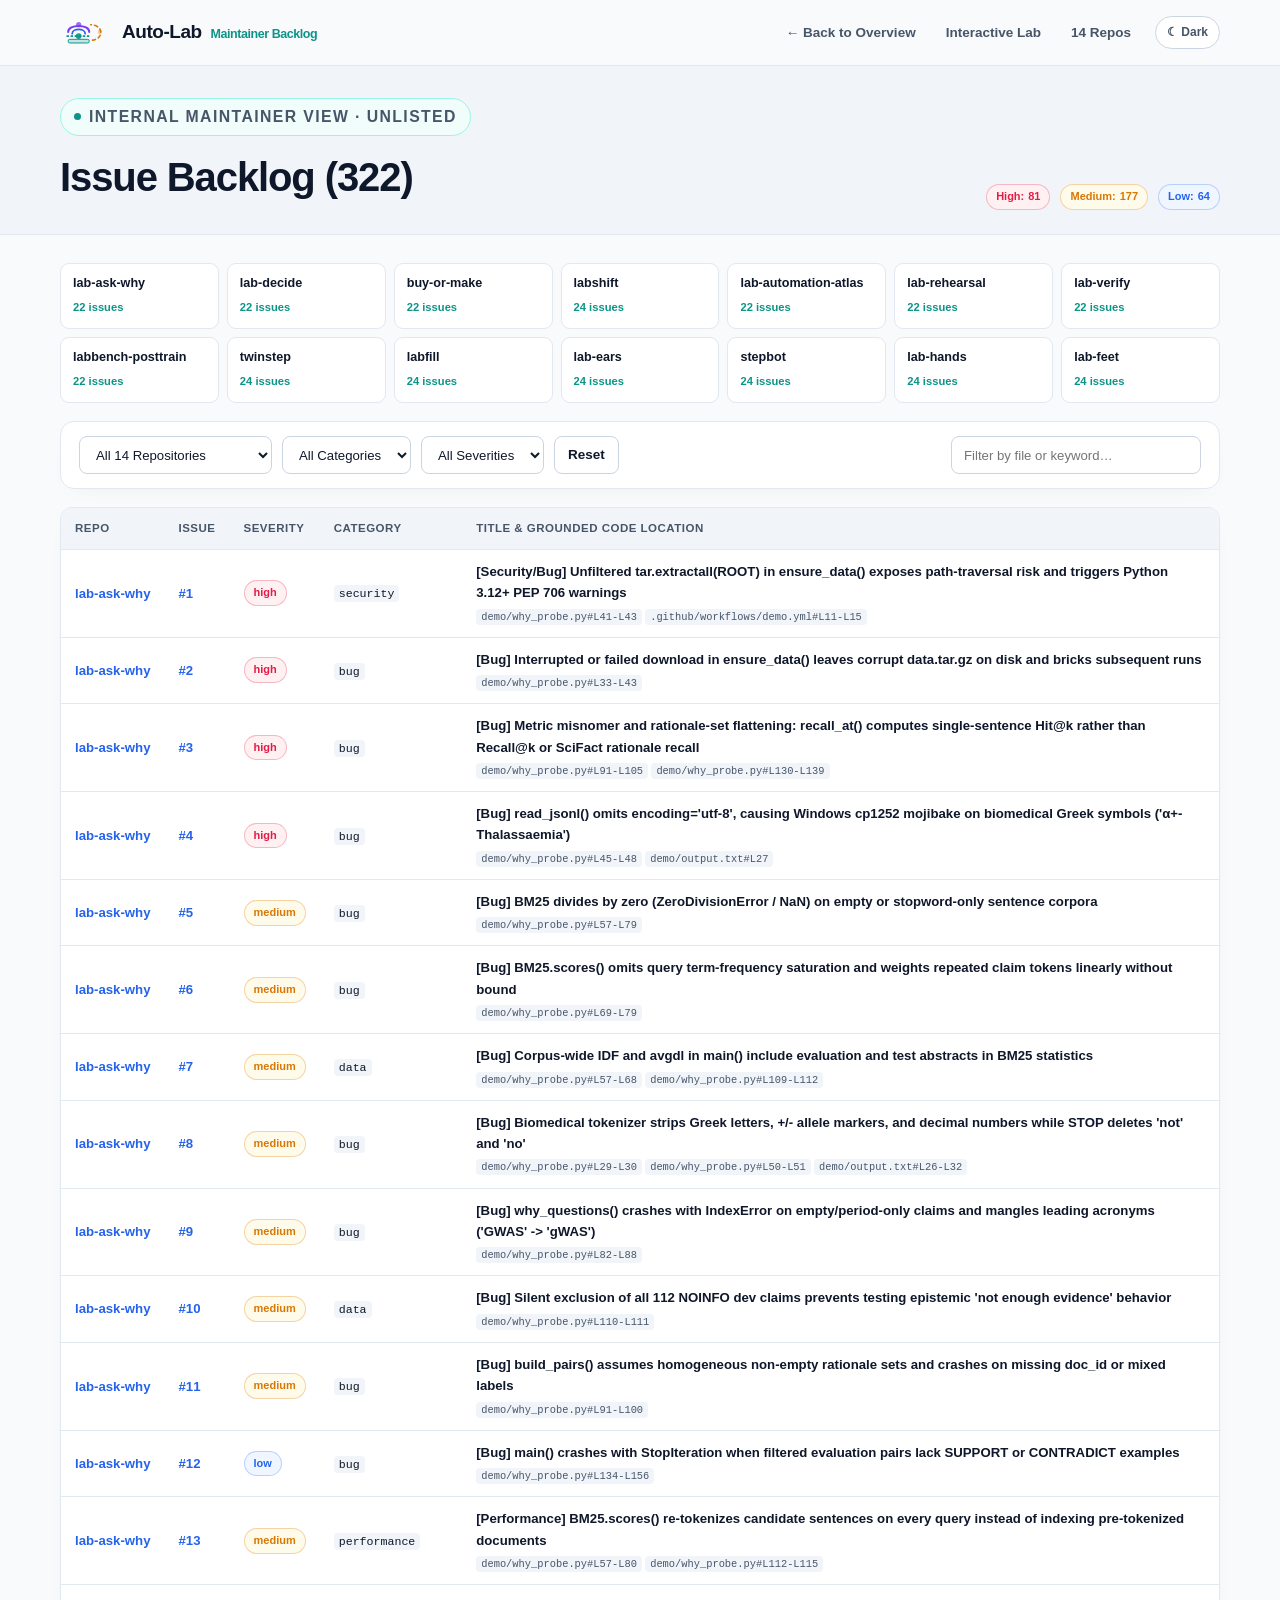
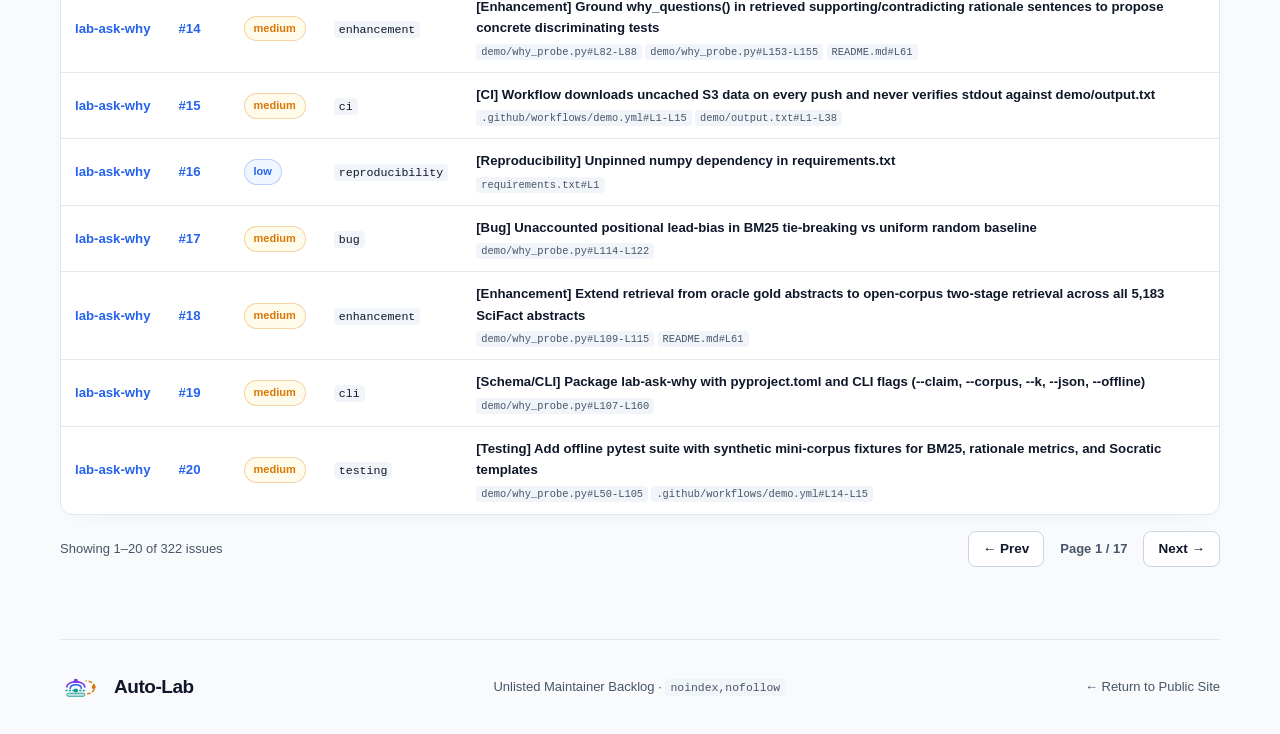
==== site/audit/index.html @ 1fe0b6c1 "refactor(site): move issue audit to unlisted maintainer subpage and keep public pages clean" ====
<!doctype html>
<html lang="en" data-theme="light">
<head>
  <meta charset="utf-8">
  <meta name="viewport" content="width=device-width,initial-scale=1">
  <meta name="robots" content="noindex,nofollow">
  <meta name="theme-color" content="#f8fafc">
  <title>Maintainer Backlog — Auto-Lab</title>
  <link rel="icon" href="../assets/autolab-static.svg" type="image/svg+xml">
  <link rel="stylesheet" href="../styles.css?v=4">
  <script defer src="../shared.js?v=4"></script>
  <script defer src="audit.js?v=4"></script>
</head>
<body>
  <a class="skip-link" href="#main">Skip to content</a>

  <header class="site-header">
    <a class="brand" href="../" aria-label="Auto-Lab home">
      <img src="../assets/autolab-animated.svg" width="52" height="26" alt="">
      <span>Auto-Lab <small>Maintainer Backlog</small></span>
    </a>
    <nav aria-label="Main navigation">
      <a class="nav-link" href="../">← Back to Overview</a>
      <a class="nav-link" href="../studio/">Interactive Lab</a>
      <a class="nav-link" href="../repos/">14 Repos</a>
      <button type="button" class="theme-btn" id="theme-toggle" aria-label="Toggle color theme">☾ Dark</button>
    </nav>
  </header>

  <main id="main">
    <section class="subpage-hero" style="padding:32px 0 24px;">
      <div class="wrap" style="display:flex;justify-content:space-between;align-items:flex-end;gap:16px;flex-wrap:wrap;">
        <div>
          <p class="eyebrow"><span class="status-dot"></span> Internal Maintainer View · Unlisted</p>
          <h1>Issue Backlog (<span id="kpi-total">322</span>)</h1>
        </div>
        <div style="display:flex;gap:10px;flex-wrap:wrap;">
          <span class="pill high">High: <strong id="kpi-high" style="margin-left:4px;">-</strong></span>
          <span class="pill medium">Medium: <strong id="kpi-medium" style="margin-left:4px;">-</strong></span>
          <span class="pill low">Low: <strong id="kpi-low" style="margin-left:4px;">-</strong></span>
        </div>
      </div>
    </section>

    <section class="section wrap" style="padding-top:28px;">
      <div id="repo-pill-grid" style="display:grid;grid-template-columns:repeat(auto-fill,minmax(148px,1fr));gap:8px;margin-bottom:18px;"></div>

      <div class="sandbox-card" style="padding:14px 18px;margin-bottom:18px;">
        <div style="display:flex;flex-wrap:wrap;gap:10px;align-items:center;justify-content:space-between;">
          <div style="display:flex;flex-wrap:wrap;gap:10px;align-items:center;">
            <select id="filter-repo" class="select-ctrl" aria-label="Filter by repository">
              <option value="ALL">All 14 Repositories</option>
            </select>
            <select id="filter-cat" class="select-ctrl" aria-label="Filter by category">
              <option value="ALL">All Categories</option>
              <option value="bug">bug</option>
              <option value="safety">safety</option>
              <option value="numerics">numerics</option>
              <option value="schema">schema</option>
              <option value="testing">testing</option>
              <option value="ci">ci</option>
              <option value="performance">performance</option>
              <option value="integration">integration</option>
              <option value="feature">feature</option>
            </select>
            <select id="filter-sev" class="select-ctrl" aria-label="Filter by severity">
              <option value="ALL">All Severities</option>
              <option value="high">high</option>
              <option value="medium">medium</option>
              <option value="low">low</option>
            </select>
            <button type="button" class="button secondary" id="btn-reset-filters" style="min-height:38px;padding:6px 13px;">Reset</button>
          </div>
          <input type="search" id="filter-search" class="input-ctrl" style="min-width:250px;"
                 placeholder="Filter by file or keyword…" aria-label="Search issues">
        </div>
      </div>

      <div class="table-wrap">
        <table>
          <thead>
            <tr>
              <th>Repo</th>
              <th>Issue</th>
              <th>Severity</th>
              <th>Category</th>
              <th>Title &amp; Grounded Code Location</th>
            </tr>
          </thead>
          <tbody id="audit-tbody"></tbody>
        </table>
      </div>

      <div class="pagination-bar">
        <span id="page-summary">Loading…</span>
        <div style="display:flex;gap:8px;align-items:center;">
          <button type="button" class="button secondary" id="btn-prev" style="min-height:36px;padding:6px 14px;">← Prev</button>
          <span id="page-indicator" style="font-weight:640;padding:0 8px;">Page 1</span>
          <button type="button" class="button secondary" id="btn-next" style="min-height:36px;padding:6px 14px;">Next →</button>
        </div>
      </div>
    </section>
  </main>

  <footer class="wrap site-footer">
    <a class="brand" href="../">
      <img src="../assets/autolab-static.svg" width="44" height="22" alt="">
      <span>Auto-Lab</span>
    </a>
    <p>Unlisted Maintainer Backlog · <code>noindex,nofollow</code></p>
    <a href="../">← Return to Public Site</a>
  </footer>
</body>
</html>
---- site/styles.css ----
/* Auto-Lab Multi-Page Research Website Stylesheet
 * Clean Daylight-First Editorial Design (Porcelain #F8FAFC / Surface #FFFFFF)
 * Optional Dark Mode via html[data-theme="dark"]
 */
:root {
  --bg: #f8fafc;
  --bg-alt: #f1f5f9;
  --surface: #ffffff;
  --surface2: #f1f5f9;
  --line: #e2e8f0;
  --line-strong: #cbd5e1;
  --text: #0f172a;
  --muted: #475569;
  --subtle: #64748b;
  --accent: #0d9488;
  --accent-soft: #f0fdfa;
  --accent-border: #99f6e4;
  --blue: #2563eb;
  --blue-soft: #eff6ff;
  --blue-border: rgba(37, 99, 235, 0.26);
  --purple: #7c3aed;
  --purple-soft: #f5f3ff;
  --purple-border: rgba(124, 58, 237, 0.26);
  --amber: #d97706;
  --amber-soft: #fffbeb;
  --amber-border: rgba(217, 119, 6, 0.30);
  --rose: #e11d48;
  --rose-soft: #fff1f2;
  --rose-border: rgba(225, 29, 72, 0.28);
  --header-bg: rgba(248, 250, 252, 0.90);
  --code-bg: #f8fafc;
  --shadow: 0 8px 24px -14px rgba(15, 23, 42, 0.08);
  --max: 1160px;
  color-scheme: light;
  font-family: Inter, -apple-system, BlinkMacSystemFont, "Segoe UI", Roboto, Arial, sans-serif;
  font-size: 16px;
}

html[data-theme="dark"] {
  --bg: #0b1118;
  --bg-alt: #0f1722;
  --surface: #111b27;
  --surface2: #162231;
  --line: #223142;
  --line-strong: #33475e;
  --text: #f1f5f9;
  --muted: #94a3b8;
  --subtle: #64748b;
  --accent: #2dd4bf;
  --accent-soft: rgba(45, 212, 191, 0.11);
  --accent-border: rgba(45, 212, 191, 0.34);
  --blue: #60a5fa;
  --blue-soft: rgba(96, 165, 250, 0.12);
  --blue-border: rgba(96, 165, 250, 0.30);
  --purple: #a78bfa;
  --purple-soft: rgba(167, 139, 250, 0.12);
  --purple-border: rgba(167, 139, 250, 0.32);
  --amber: #fbbf24;
  --amber-soft: rgba(251, 191, 36, 0.12);
  --amber-border: rgba(251, 191, 36, 0.34);
  --rose: #fb7185;
  --rose-soft: rgba(251, 113, 133, 0.12);
  --rose-border: rgba(251, 113, 133, 0.32);
  --header-bg: rgba(11, 17, 24, 0.90);
  --code-bg: #0c131c;
  --shadow: 0 18px 38px -22px rgba(0, 0, 0, 0.55);
  color-scheme: dark;
}

* { box-sizing: border-box; }
html { scroll-behavior: smooth; scroll-padding-top: 84px; }
body {
  margin: 0;
  background: var(--bg);
  color: var(--text);
  line-height: 1.62;
  -webkit-font-smoothing: antialiased;
  font-variant-numeric: tabular-nums;
}
button, input, select, textarea { font: inherit; color: inherit; }
button { cursor: pointer; }
a { color: inherit; text-decoration: none; }
p, h1, h2, h3, h4, figure { margin: 0; }
img, svg { display: block; max-width: 100%; }
code {
  font-family: "SFMono-Regular", Consolas, "Liberation Mono", Menlo, monospace;
  font-size: 0.88em;
  background: var(--surface2);
  padding: 2px 5px;
  border-radius: 4px;
}
pre code { background: none; padding: 0; }
a:focus-visible, button:focus-visible, select:focus-visible, input:focus-visible {
  outline: 2px solid var(--accent);
  outline-offset: 3px;
}

.wrap { width: min(var(--max), calc(100% - 56px)); margin-inline: auto; }
.skip-link {
  position: fixed; top: -60px; left: 20px; z-index: 1000;
  background: var(--accent); color: #ffffff; padding: 10px 18px; border-radius: 6px; font-weight: 600;
}
.skip-link:focus { top: 12px; }

/* Header & Multi-Page Navigation */
.site-header {
  height: 66px;
  border-bottom: 1px solid var(--line);
  display: flex;
  align-items: center;
  justify-content: space-between;
  padding: 0 max(28px, calc((100vw - var(--max)) / 2));
  background: var(--header-bg);
  position: sticky;
  top: 0;
  z-index: 50;
  backdrop-filter: blur(14px);
}
.brand {
  display: flex; align-items: center; gap: 10px;
  font-weight: 760; font-size: 19px; letter-spacing: -0.45px; color: var(--text);
}
.brand span small {
  font-weight: 550; font-size: 12.5px; color: var(--accent); margin-left: 4px;
}
.site-header nav {
  display: flex; align-items: center; gap: 6px; font-size: 13.5px; font-weight: 560;
}
.nav-link {
  color: var(--muted);
  padding: 6px 12px;
  border-radius: 7px;
  transition: color 0.16s, background 0.16s;
}
.nav-link:hover { color: var(--text); background: var(--surface2); }
.nav-link.active {
  color: var(--accent);
  background: var(--accent-soft);
  font-weight: 660;
}
.theme-btn {
  margin-left: 6px;
  background: var(--surface);
  border: 1px solid var(--line-strong);
  color: var(--muted);
  padding: 6px 11px;
  border-radius: 999px;
  font-size: 12px;
  font-weight: 620;
}
.theme-btn:hover { border-color: var(--accent); color: var(--accent); }
.nav-cta {
  margin-left: 4px;
  color: var(--text);
  border: 1px solid var(--line-strong);
  background: var(--surface);
  padding: 6px 13px;
  border-radius: 7px;
  font-weight: 640;
}
.nav-cta:hover { border-color: var(--accent); color: var(--accent); }

/* Hero & Page Headers */
.hero { padding: 64px 0 44px; text-align: center; }
.subpage-hero {
  padding: 44px 0 32px;
  border-bottom: 1px solid var(--line);
  background: var(--bg-alt);
}
.eyebrow, .small-label {
  font-size: 11.5px;
  text-transform: uppercase;
  letter-spacing: 1.4px;
  font-weight: 700;
  color: var(--accent);
}
.eyebrow {
  display: inline-flex; align-items: center; gap: 8px;
  background: var(--accent-soft); border: 1px solid var(--accent-border);
  padding: 5px 13px; border-radius: 999px; margin-bottom: 18px;
}
.status-dot {
  display: inline-block; width: 7px; height: 7px;
  background: var(--accent); border-radius: 50%;
}
.hero-name {
  display: block;
  font-size: clamp(46px, 5.8vw, 70px);
  line-height: 1.05;
  font-weight: 820;
  letter-spacing: -2.6px;
  margin-bottom: 12px;
}
.hero-accent { color: var(--accent); }
.hero-title {
  display: block;
  font-size: clamp(22px, 2.8vw, 34px);
  line-height: 1.25;
  font-weight: 600;
  letter-spacing: -0.75px;
  color: var(--muted);
  max-width: 820px;
  margin: 0 auto;
  text-wrap: balance;
}
.hero-deck {
  font-size: 16.5px;
  line-height: 1.66;
  color: var(--muted);
  margin: 20px auto 0;
  max-width: 720px;
}
.hero-deck strong { color: var(--text); font-weight: 630; }
.hero-actions {
  display: flex; align-items: center; justify-content: center;
  gap: 12px; margin: 28px 0 22px; flex-wrap: wrap;
}
.subpage-hero h1 {
  font-size: clamp(28px, 3.6vw, 40px);
  font-weight: 760;
  letter-spacing: -1.1px;
  line-height: 1.15;
  margin-bottom: 10px;
}
.subpage-hero p {
  color: var(--muted);
  font-size: 15.8px;
  max-width: 740px;
}

.button {
  display: inline-flex; align-items: center; justify-content: center; gap: 8px;
  border-radius: 8px; padding: 10px 18px; font-size: 13.5px; font-weight: 630;
  transition: all 0.16s; border: 1px solid transparent; min-height: 41px;
}
.button:hover { transform: translateY(-1px); }
.button.primary { background: var(--accent); color: #ffffff; box-shadow: 0 4px 14px -4px rgba(13, 148, 136, 0.42); }
html[data-theme="dark"] .button.primary { color: #05201c; }
.button.secondary { background: var(--surface); border-color: var(--line-strong); color: var(--text); }
.button.secondary:hover { border-color: var(--accent); color: var(--accent); }

.meta-strip {
  display: flex; justify-content: center; align-items: center; flex-wrap: wrap;
  gap: 8px 12px; font-size: 12.5px; color: var(--subtle);
}
.meta-strip a { color: var(--blue); text-decoration: underline; text-underline-offset: 3px; }

/* 4-Card Metric Strip */
.metric-strip {
  display: grid; grid-template-columns: repeat(4, 1fr); gap: 16px; margin-bottom: 24px;
}
.metric-card {
  position: relative;
  background: var(--surface);
  border: 1px solid var(--line);
  border-radius: 12px;
  padding: 20px 22px;
  box-shadow: var(--shadow);
  transition: border-color 0.18s, transform 0.18s;
}
.metric-card:hover { border-color: var(--accent); transform: translateY(-2px); }
.metric-big {
  display: flex; align-items: baseline; gap: 8px; margin: 8px 0 6px; line-height: 1.1;
}
.metric-big strong { font-size: 34px; font-weight: 760; letter-spacing: -1.4px; color: var(--text); }
.metric-big span { font-size: 14px; font-weight: 620; color: var(--muted); }
.metric-card p { font-size: 13px; color: var(--muted); line-height: 1.5; }

.purple { color: var(--purple) !important; }
.blue { color: var(--blue) !important; }
.teal { color: var(--accent) !important; }
.amber { color: var(--amber) !important; }
.rose { color: var(--rose) !important; }

/* Sections */
.section { padding-block: 72px; }
.alt-section { background: var(--bg-alt); border-block: 1px solid var(--line); }
.section-heading { max-width: 760px; margin-bottom: 34px; }
.section-heading .eyebrow { margin-bottom: 12px; }
.section-heading h2 {
  font-size: clamp(26px, 3.3vw, 36px);
  font-weight: 730;
  letter-spacing: -1px;
  line-height: 1.18;
  text-wrap: balance;
}
.muted-heading { color: var(--subtle); font-weight: 560; }
.section-intro { color: var(--muted); font-size: 15.5px; line-height: 1.65; margin-top: 12px; }

/* Clean 2-Column 7-Layer Brain Architecture Explorer (Overview Section 01) */
.brain-explorer {
  display: grid;
  grid-template-columns: minmax(0, 1.15fr) minmax(0, 0.85fr);
  gap: 24px;
  align-items: start;
}
.brain-explorer > *, .grid-2 > *, .catalog-layout > * {
  min-width: 0;
}
.stack-panel {
  background: var(--surface);
  border: 1px solid var(--line);
  border-radius: 14px;
  padding: 20px;
  box-shadow: var(--shadow);
  display: grid;
  gap: 10px;
}
.layer-row {
  border: 1px solid var(--line);
  border-radius: 10px;
  padding: 13px 16px;
  background: var(--surface2);
  cursor: pointer;
  transition: border-color 0.16s, background 0.16s, transform 0.16s;
}
.layer-row:hover { border-color: var(--line-strong); }
.layer-row.active {
  background: var(--surface);
  border-color: var(--accent);
  box-shadow: 0 6px 20px -10px rgba(13, 148, 136, 0.28);
}
.layer-row.flywheel-row {
  border-style: dashed;
  border-color: var(--amber-border);
  background: var(--amber-soft);
}
.layer-row.flywheel-row.active {
  border-style: solid;
  border-color: var(--amber);
}
.layer-row-top {
  display: flex; justify-content: space-between; align-items: center; gap: 10px; margin-bottom: 8px;
}
.layer-code-pill {
  font-family: "SFMono-Regular", Consolas, monospace;
  font-size: 11.5px;
  font-weight: 750;
  padding: 2px 8px;
  border-radius: 5px;
  background: var(--surface);
  border: 1px solid var(--line-strong);
}
.layer-title { font-size: 14.5px; font-weight: 700; color: var(--text); }
.layer-brain-note { font-size: 11.8px; color: var(--muted); }
.chip-row { display: flex; flex-wrap: wrap; gap: 7px; }
.repo-pill {
  background: var(--surface);
  border: 1px solid var(--line-strong);
  border-radius: 7px;
  padding: 5px 10px;
  font-size: 12.2px;
  font-weight: 620;
  color: var(--text);
  transition: all 0.14s;
}
.repo-pill.companion { border-style: dashed; color: var(--muted); }
.repo-pill:hover { border-color: var(--accent); color: var(--accent); }
.repo-pill.selected {
  background: var(--accent);
  border-color: var(--accent);
  border-style: solid;
  color: #ffffff;
}
html[data-theme="dark"] .repo-pill.selected { color: #05201c; }

/* Right-Side Sticky Inspector Card */
.inspector-card {
  position: sticky;
  top: 86px;
  background: var(--surface);
  border: 1px solid var(--line);
  border-radius: 14px;
  padding: 24px 26px;
  box-shadow: var(--shadow);
  display: flex;
  flex-direction: column;
  gap: 16px;
}
.inspector-card h3 { font-size: 22px; font-weight: 750; letter-spacing: -0.5px; margin-top: 4px; }
.inspector-tagline { font-size: 14px; color: var(--muted); line-height: 1.6; }
.inspector-box {
  background: var(--surface2);
  border: 1px solid var(--line);
  border-radius: 10px;
  padding: 14px 16px;
  display: grid;
  gap: 8px;
  font-size: 13px;
}
.inspector-box div strong {
  color: var(--text);
  display: inline-block;
  min-width: 72px;
}
.inspector-box div span { color: var(--muted); }
.inspector-props {
  margin: 0; padding-left: 18px; display: grid; gap: 6px;
  font-size: 13px; color: var(--muted);
}
.inspector-actions {
  display: flex; gap: 10px; flex-wrap: wrap; padding-top: 6px;
}

/* Closed-Loop 6-Stage Flow Figure */
.flow-shell {
  background: var(--surface);
  border: 1px solid var(--line);
  border-radius: 14px;
  padding: 24px;
  box-shadow: var(--shadow);
}
.flow-steps-grid {
  display: grid;
  grid-template-columns: repeat(3, 1fr);
  gap: 20px;
  margin-top: 24px;
}
.flow-step-card {
  background: var(--surface);
  border: 1px solid var(--line);
  border-radius: 12px;
  padding: 20px 22px;
  box-shadow: var(--shadow);
}
.flow-step-card h3 { font-size: 16.5px; font-weight: 700; margin: 6px 0 8px; }
.flow-step-card p { font-size: 13.8px; color: var(--muted); line-height: 1.6; }

/* Subpage Navigation Cards */
.portal-grid {
  display: grid;
  grid-template-columns: repeat(3, 1fr);
  gap: 18px;
  margin-top: 28px;
}
.portal-card {
  background: var(--surface);
  border: 1px solid var(--line);
  border-radius: 12px;
  padding: 22px 24px;
  box-shadow: var(--shadow);
  transition: border-color 0.16s, transform 0.16s;
  display: flex;
  flex-direction: column;
  gap: 8px;
}
.portal-card:hover { border-color: var(--accent); transform: translateY(-2px); }
.portal-card h3 { font-size: 18px; font-weight: 720; }
.portal-card p { font-size: 13.8px; color: var(--muted); line-height: 1.58; flex: 1; }
.portal-cta { font-size: 13px; font-weight: 680; color: var(--accent); margin-top: 6px; }

/* Clean Tables */
.table-wrap {
  overflow-x: auto;
  border: 1px solid var(--line);
  border-radius: 12px;
  background: var(--surface);
  box-shadow: var(--shadow);
}
table { border-collapse: collapse; width: 100%; font-size: 13.2px; text-align: left; }
th, td { padding: 11px 14px; border-bottom: 1px solid var(--line); vertical-align: middle; }
thead th {
  font-weight: 670; font-size: 11.5px; text-transform: uppercase; letter-spacing: 0.5px;
  color: var(--muted); background: var(--surface2); white-space: nowrap;
}
tbody tr:last-child td { border-bottom: 0; }
tbody tr:hover { background: var(--surface2); }
.table-link { color: var(--blue); font-weight: 630; white-space: nowrap; }
.table-link:hover { color: var(--accent); text-decoration: underline; }

/* Pills */
.pill {
  display: inline-flex; align-items: center; padding: 3px 9px; border-radius: 999px;
  font-size: 11px; font-weight: 700; white-space: nowrap;
}
.pill.pass, .pill.PASS, .pill.SCHEDULED, .pill.LEARNED, .pill.EXECUTED_AND_WRITTEN_BACK {
  background: var(--accent-soft); color: var(--accent); border: 1px solid var(--accent-border);
}
.pill.hold, .pill.ABSTAIN, .pill.TRIAGE, .pill.ABSTAINED_AT_L6, .pill.medium {
  background: var(--amber-soft); color: var(--amber); border: 1px solid var(--amber-border);
}
.pill.fail, .pill.BLOCK, .pill.BLOCKED_AT_L4_GATE, .pill.high {
  background: var(--rose-soft); color: var(--rose); border: 1px solid var(--rose-border);
}
.pill.low {
  background: var(--blue-soft); color: var(--blue); border: 1px solid var(--blue-border);
}

/* Studio Subpage Controls & Layout */
.tabs-bar { display: flex; gap: 8px; flex-wrap: wrap; margin-bottom: 20px; }
.tab-btn {
  background: var(--surface); border: 1px solid var(--line-strong); color: var(--muted);
  padding: 9px 16px; border-radius: 8px; font-size: 13.5px; font-weight: 630; transition: all 0.15s;
}
.tab-btn:hover { color: var(--text); border-color: var(--accent); }
.tab-btn.active { background: var(--accent); border-color: var(--accent); color: #ffffff; }
html[data-theme="dark"] .tab-btn.active { color: #05201c; }
.tab-pane { display: none; }
.tab-pane.active { display: block; }

.sandbox-card {
  background: var(--surface); border: 1px solid var(--line); border-radius: 14px;
  padding: 24px; box-shadow: var(--shadow);
}
.toolbar {
  display: flex; flex-wrap: wrap; gap: 14px; align-items: center; justify-content: space-between;
  padding-bottom: 18px; margin-bottom: 20px; border-bottom: 1px solid var(--line);
}
.seg-group { display: flex; align-items: center; gap: 8px; flex-wrap: wrap; }
.seg-group > span { font-size: 12px; font-weight: 660; color: var(--muted); }
.seg-pills {
  display: inline-flex; background: var(--surface2); border: 1px solid var(--line);
  border-radius: 8px; padding: 3px; gap: 2px; flex-wrap: wrap;
}
.seg-pills button {
  background: transparent; border: 0; padding: 5px 11px; border-radius: 6px;
  font-size: 12.4px; font-weight: 610; color: var(--muted);
}
.seg-pills button.active {
  background: var(--surface); color: var(--accent);
  box-shadow: 0 1px 3px rgba(15, 23, 42, 0.10);
}
.grid-2 { display: grid; grid-template-columns: minmax(0, 1.1fr) minmax(0, 0.9fr); gap: 22px; align-items: start; }
.sub-panel {
  background: var(--surface2); border: 1px solid var(--line); border-radius: 11px; padding: 18px 20px;
}
.sub-panel h4 {
  font-size: 14.5px; font-weight: 670; margin-bottom: 12px;
  display: flex; justify-content: space-between; align-items: center; gap: 10px;
}
.trace-list { list-style: none; margin: 0; padding: 0; display: grid; gap: 9px; }
.trace-step {
  background: var(--surface); border: 1px solid var(--line); border-radius: 8px;
  padding: 11px 13px; display: grid; grid-template-columns: 44px 1fr auto; gap: 10px; align-items: start;
  font-size: 12.8px;
}
.trace-layer {
  font-family: "SFMono-Regular", Consolas, monospace; font-weight: 730; font-size: 11.5px;
  padding: 2px 6px; border-radius: 5px; text-align: center;
  background: var(--surface2); color: var(--accent); border: 1px solid var(--line-strong);
}
.trace-body strong { display: block; font-size: 13px; color: var(--text); margin-bottom: 2px; }
.trace-body span { color: var(--muted); line-height: 1.48; display: block; }

.kpi-strip {
  display: grid; grid-template-columns: repeat(4, 1fr);
  border: 1px solid var(--line); border-radius: 10px; overflow: hidden; background: var(--surface);
}
.kpi-cell { padding: 11px 13px; border-right: 1px solid var(--line); }
.kpi-cell:last-child { border-right: 0; }
.kpi-cell small { display: block; font-size: 11px; color: var(--muted); }
.kpi-cell strong { display: block; font-size: 17px; font-weight: 720; margin-top: 2px; }

.code-block {
  margin: 0; padding: 15px 18px;
  font-family: "SFMono-Regular", Consolas, monospace;
  font-size: 12.2px; line-height: 1.6;
  color: var(--text); background: var(--code-bg);
  border: 1px solid var(--line); border-radius: 10px;
  overflow-x: auto;
}

/* Repos Subpage: Clean Master-Detail Sidebar + Reader */
.catalog-layout {
  display: grid;
  grid-template-columns: 270px 1fr;
  gap: 28px;
  align-items: start;
}
.catalog-sidebar {
  position: sticky;
  top: 86px;
  background: var(--surface);
  border: 1px solid var(--line);
  border-radius: 12px;
  padding: 14px;
  box-shadow: var(--shadow);
  max-height: calc(100vh - 110px);
  overflow-y: auto;
}
.sidebar-group { margin-bottom: 12px; }
.sidebar-group:last-child { margin-bottom: 0; }
.sidebar-group-label {
  font-size: 10.8px; font-weight: 740; text-transform: uppercase; letter-spacing: 1px;
  color: var(--subtle); padding: 4px 8px;
}
.sidebar-item {
  width: 100%; text-align: left; background: transparent; border: 0;
  padding: 7px 10px; border-radius: 7px; font-size: 13px; font-weight: 580;
  color: var(--muted); display: flex; justify-content: space-between; align-items: center;
}
.sidebar-item:hover { background: var(--surface2); color: var(--text); }
.sidebar-item.active {
  background: var(--accent-soft); color: var(--accent); font-weight: 680;
}
.dossier-sheet {
  background: var(--surface);
  border: 1px solid var(--line);
  border-radius: 14px;
  padding: 30px 34px;
  box-shadow: var(--shadow);
}
.dossier-header {
  display: flex; justify-content: space-between; align-items: flex-start; gap: 16px;
  padding-bottom: 20px; border-bottom: 1px solid var(--line); margin-bottom: 24px; flex-wrap: wrap;
}
.dossier-header h2 { font-size: 28px; font-weight: 760; letter-spacing: -0.7px; margin: 4px 0 6px; }
.dossier-sections { display: grid; gap: 20px; }
.dossier-block h3 {
  font-size: 12px; font-weight: 750; text-transform: uppercase; letter-spacing: 1px;
  color: var(--accent); margin-bottom: 6px;
}
.dossier-block p, .dossier-block li {
  font-size: 14.4px; color: var(--text); line-height: 1.66;
}
.dossier-block ul { margin: 4px 0 0; padding-left: 20px; display: grid; gap: 6px; }

/* Audit Subpage Controls & Pagination */
.input-ctrl, .select-ctrl {
  background: var(--surface); border: 1px solid var(--line-strong); color: var(--text);
  border-radius: 8px; padding: 8px 12px; font-size: 13.2px; height: 38px;
}
.pagination-bar {
  display: flex; justify-content: space-between; align-items: center;
  margin-top: 16px; font-size: 13px; color: var(--muted); flex-wrap: wrap; gap: 12px;
}

/* Citation & Footer */
.citation-box {
  border: 1px solid var(--line); border-radius: 12px; background: var(--surface);
  overflow: hidden; box-shadow: var(--shadow); margin-top: 20px;
}
.citation-top {
  padding: 10px 16px; background: var(--surface2); border-bottom: 1px solid var(--line);
  display: flex; align-items: center; gap: 12px; font-size: 12px; font-weight: 650; color: var(--muted);
}
.citation-top button {
  margin-left: auto; background: var(--surface); border: 1px solid var(--line-strong);
  color: var(--text); padding: 4px 11px; border-radius: 6px; font-size: 12px; font-weight: 600;
}
footer.site-footer {
  padding-block: 32px; border-top: 1px solid var(--line);
  display: flex; align-items: center; justify-content: space-between; gap: 18px;
  flex-wrap: wrap; font-size: 13px; color: var(--muted);
}
footer.site-footer a:hover { color: var(--accent); }

@media (max-width: 980px) {
  .metric-strip { grid-template-columns: repeat(2, 1fr); }
  .brain-explorer, .grid-2, .catalog-layout, .flow-steps-grid, .portal-grid { grid-template-columns: 1fr; }
  .inspector-card, .catalog-sidebar { position: static; max-height: none; }
}
@media (max-width: 640px) {
  .wrap { width: calc(100% - 32px); }
  .metric-strip, .kpi-strip { grid-template-columns: 1fr; }
  .site-header { height: auto; padding-block: 10px; flex-wrap: wrap; gap: 8px; }
}

/* Visual Flow Strip & 6-Tile Bento Spec Grid (Zero Wall-of-Text) */
.flow-strip {
  display: grid;
  grid-template-columns: 1fr auto 1fr auto 1fr;
  gap: 8px;
  align-items: center;
  background: var(--surface2);
  border: 1px solid var(--line);
  border-radius: 10px;
  padding: 11px 13px;
}
.flow-node {
  background: var(--surface);
  border: 1px solid var(--line-strong);
  border-radius: 7px;
  padding: 8px 10px;
  text-align: center;
  font-size: 12.2px;
  font-weight: 620;
  color: var(--text);
  line-height: 1.35;
}
.flow-node small {
  display: block;
  font-size: 10px;
  font-weight: 700;
  text-transform: uppercase;
  letter-spacing: 0.7px;
  color: var(--subtle);
  margin-bottom: 2px;
}
.flow-arrow {
  color: var(--accent);
  font-weight: 750;
  font-size: 15px;
}

.bento-6 {
  display: grid;
  grid-template-columns: repeat(2, minmax(0, 1fr));
  gap: 12px;
}
.bento-tile {
  background: var(--surface2);
  border: 1px solid var(--line);
  border-radius: 10px;
  padding: 13px 15px;
}
.bento-tile.highlight {
  background: var(--accent-soft);
  border-color: var(--accent-border);
}
.bento-label {
  display: block;
  font-size: 10.5px;
  font-weight: 760;
  text-transform: uppercase;
  letter-spacing: 1px;
  color: var(--accent);
  margin-bottom: 4px;
}
.bento-tile p {
  font-size: 13.4px;
  color: var(--text);
  line-height: 1.48;
}

/* Compact Inspector Mini-Grid on Overview */
.mini-spec-grid {
  display: grid;
  grid-template-columns: 1fr 1fr;
  gap: 8px;
}
.mini-spec {
  background: var(--surface2);
  border: 1px solid var(--line);
  border-radius: 8px;
  padding: 9px 11px;
}
.mini-spec strong {
  display: block;
  font-size: 10px;
  text-transform: uppercase;
  letter-spacing: 0.8px;
  color: var(--accent);
  margin-bottom: 2px;
}
.mini-spec span {
  font-size: 12.2px;
  color: var(--text);
  line-height: 1.42;
  display: block;
}

/* Twin Visual Loop Cards on Overview */
.dual-loops {
  display: grid;
  grid-template-columns: 1fr 1fr;
  gap: 20px;
}
.loop-box {
  background: var(--surface);
  border: 1px solid var(--line);
  border-radius: 14px;
  padding: 22px 24px;
  box-shadow: var(--shadow);
}
.loop-box h3 {
  font-size: 18px;
  font-weight: 720;
  margin: 6px 0 14px;
}
.step-chain {
  display: flex;
  flex-wrap: wrap;
  align-items: center;
  gap: 7px;
}
.step-chip {
  background: var(--surface2);
  border: 1px solid var(--line-strong);
  border-radius: 7px;
  padding: 6px 11px;
  font-size: 12.5px;
  font-weight: 630;
  color: var(--text);
}
.step-sep {
  color: var(--accent);
  font-weight: 750;
  font-size: 13px;
}

/* Collapsible Deep Notes Accordion */
details.deep-drawer {
  margin-top: 18px;
  border: 1px solid var(--line);
  border-radius: 10px;
  background: var(--surface);
  overflow: hidden;
}
details.deep-drawer summary {
  padding: 11px 16px;
  font-size: 12.8px;
  font-weight: 650;
  color: var(--muted);
  cursor: pointer;
  background: var(--surface2);
  user-select: none;
}
details.deep-drawer summary:hover { color: var(--accent); }
.deep-drawer-body {
  padding: 16px 18px;
  display: grid;
  gap: 12px;
  font-size: 13.2px;
  color: var(--muted);
  line-height: 1.6;
}
.deep-drawer-body div strong {
  color: var(--text);
  font-size: 11.5px;
  text-transform: uppercase;
  letter-spacing: 0.6px;
  display: block;
  margin-bottom: 2px;
}

@media (max-width: 780px) {
  .flow-strip { grid-template-columns: 1fr; }
  .flow-arrow { display: none; }
  .bento-6, .mini-spec-grid, .dual-loops { grid-template-columns: 1fr; }
}
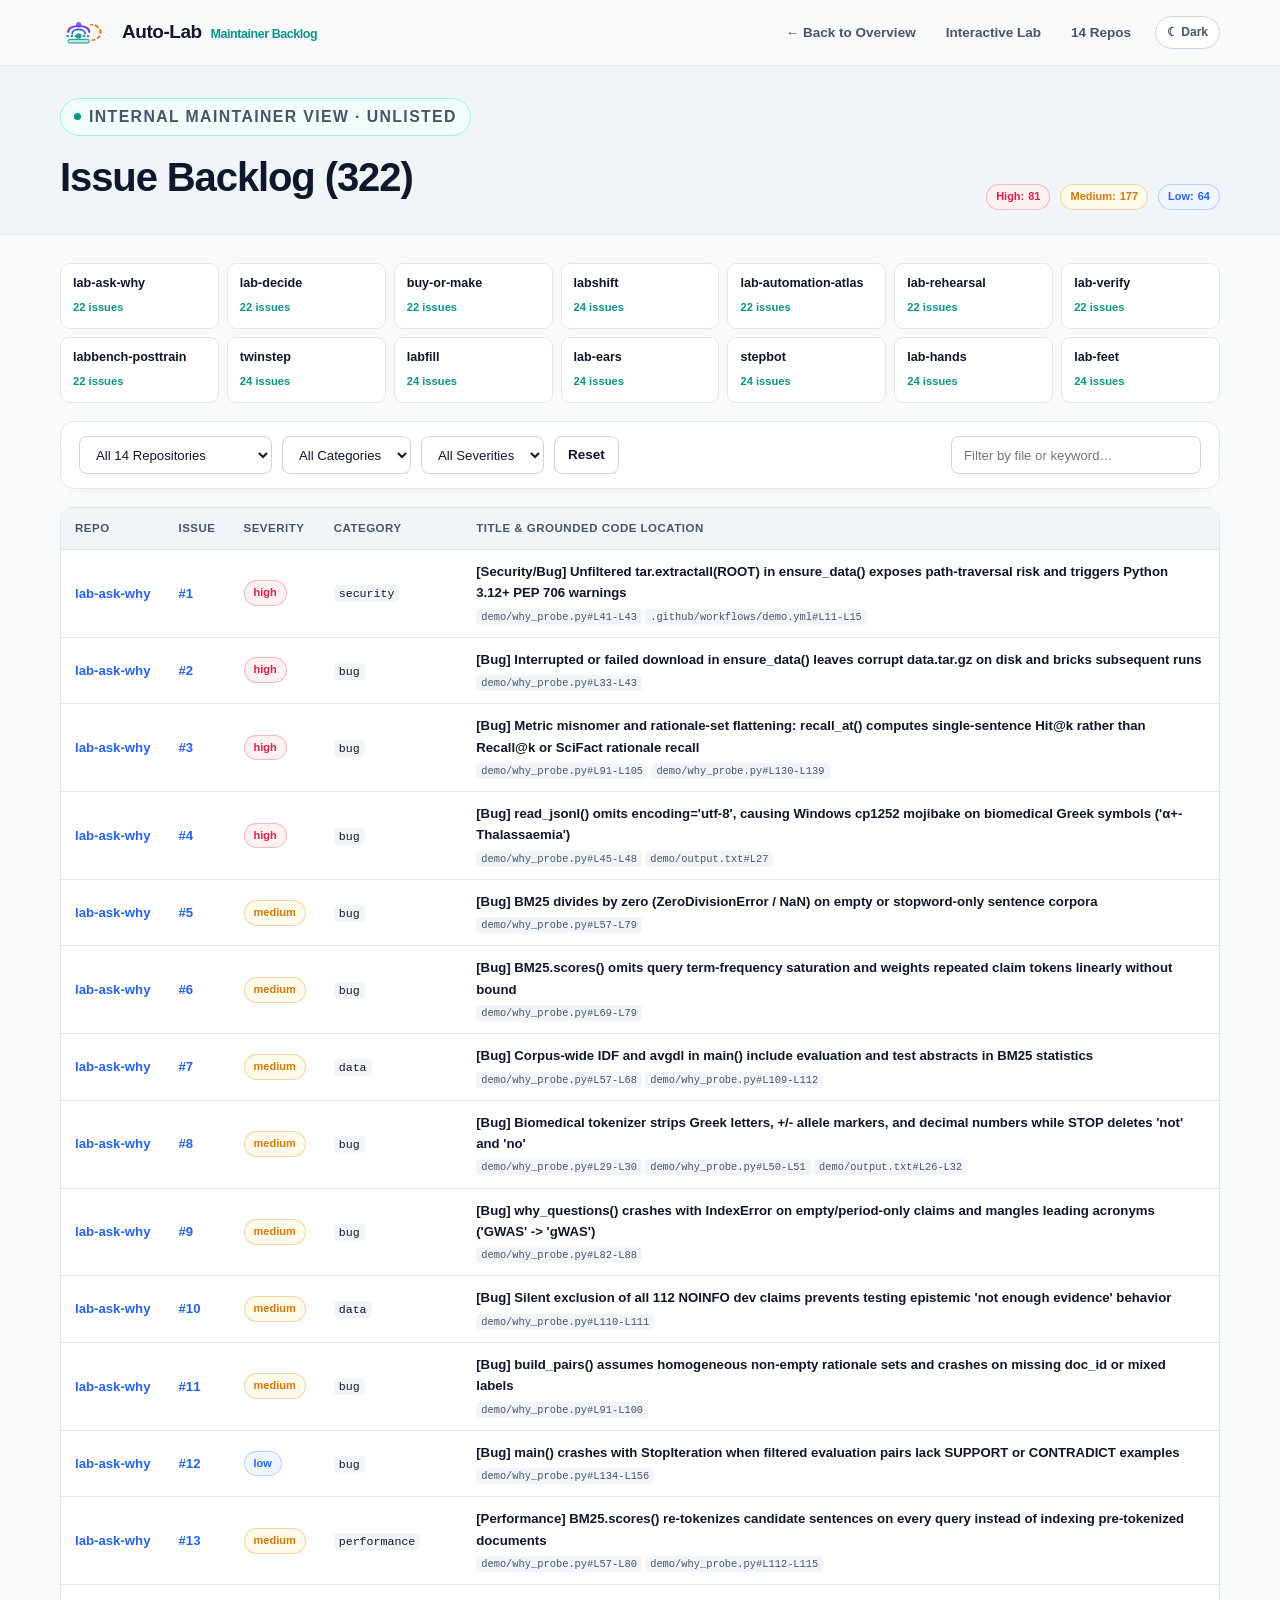
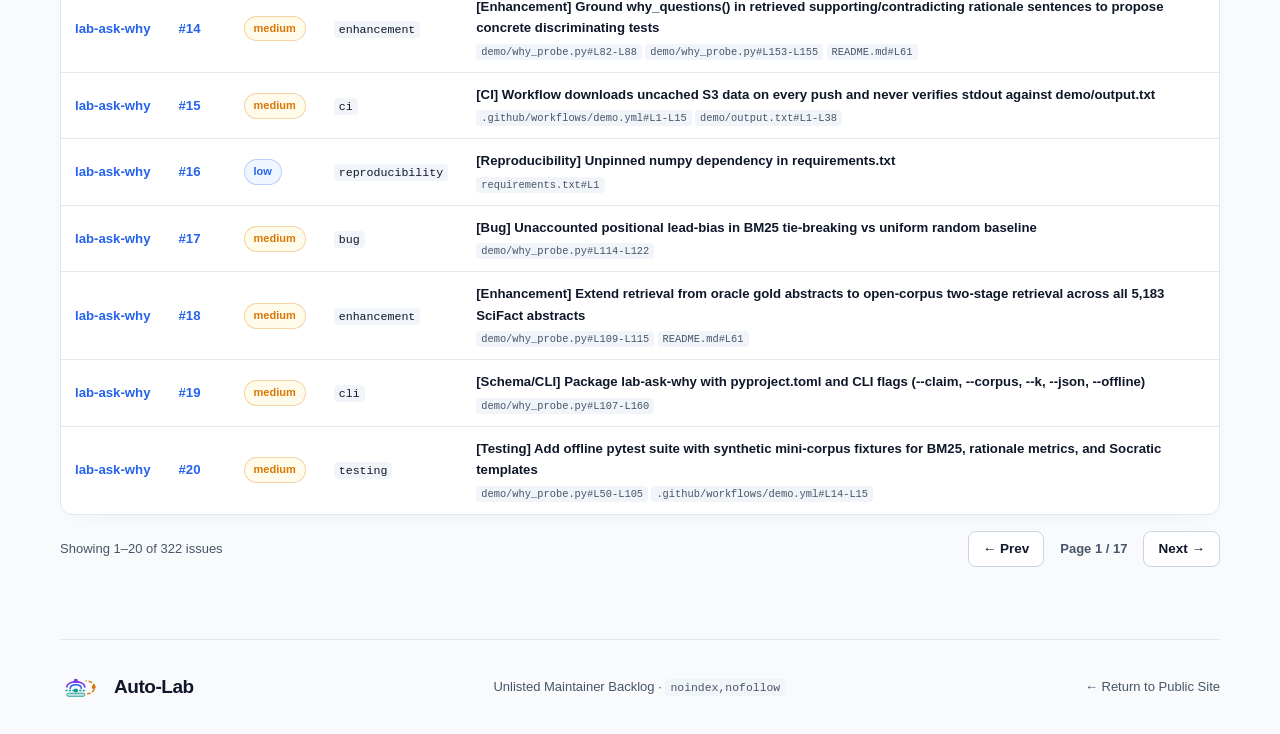
==== commit 8ef4719e: "feat(site): replace rigid 6-box repo specs with layered interactive story cards" ====
--- a/site/audit/index.html
+++ b/site/audit/index.html
@@ -7,9 +7,9 @@
   <meta name="theme-color" content="#f8fafc">
   <title>Maintainer Backlog — Auto-Lab</title>
   <link rel="icon" href="../assets/autolab-static.svg" type="image/svg+xml">
-  <link rel="stylesheet" href="../styles.css?v=4">
-  <script defer src="../shared.js?v=4"></script>
-  <script defer src="audit.js?v=4"></script>
+  <link rel="stylesheet" href="../styles.css?v=7">
+  <script defer src="../shared.js?v=7"></script>
+  <script defer src="audit.js?v=7"></script>
 </head>
 <body>
   <a class="skip-link" href="#main">Skip to content</a>
--- a/site/styles.css
+++ b/site/styles.css
@@ -829,3 +829,548 @@
   .flow-arrow { display: none; }
   .bento-6, .mini-spec-grid, .dual-loops { grid-template-columns: 1fr; }
 }
+
+/* Clean Orthogonal SVG Architecture Cinema (Zero Crossing Lines) */
+.arch-cinema-card {
+  background: var(--surface);
+  border: 1px solid var(--line);
+  border-radius: 16px;
+  padding: 20px 22px 18px;
+  box-shadow: var(--shadow);
+}
+.cinema-topbar {
+  display: flex;
+  justify-content: space-between;
+  align-items: center;
+  gap: 14px;
+  padding-bottom: 14px;
+  margin-bottom: 14px;
+  border-bottom: 1px solid var(--line);
+  flex-wrap: wrap;
+}
+.cinema-caption {
+  font-size: 14px;
+  color: var(--muted);
+}
+.cinema-caption strong {
+  color: var(--accent);
+  font-weight: 720;
+  margin-right: 6px;
+}
+.arch-svg-stage {
+  width: 100%;
+  overflow-x: auto;
+  background: var(--bg);
+  border: 1px solid var(--line);
+  border-radius: 12px;
+  padding: 8px;
+}
+.arch-svg-stage svg {
+  width: 100%;
+  min-width: 860px;
+  height: auto;
+  display: block;
+}
+@keyframes dash-flow {
+  to { stroke-dashoffset: -24; }
+}
+.flow-pulse-line {
+  stroke-dasharray: 6 6;
+  animation: dash-flow 1.1s linear infinite;
+}
+.chapter-strip {
+  display: grid;
+  grid-template-columns: repeat(6, 1fr);
+  gap: 8px;
+  margin-top: 14px;
+}
+.chapter-btn {
+  background: var(--surface2);
+  border: 1px solid var(--line);
+  border-radius: 8px;
+  padding: 9px 11px;
+  text-align: left;
+  font-size: 12.2px;
+  font-weight: 620;
+  color: var(--muted);
+  transition: all 0.15s;
+}
+.chapter-btn small {
+  display: block;
+  font-size: 10.2px;
+  font-weight: 720;
+  text-transform: uppercase;
+  letter-spacing: 0.7px;
+  color: var(--subtle);
+  margin-bottom: 2px;
+}
+.chapter-btn:hover {
+  border-color: var(--line-strong);
+  color: var(--text);
+}
+.chapter-btn.active {
+  background: var(--accent-soft);
+  border-color: var(--accent);
+  color: var(--accent);
+}
+.chapter-btn.active small { color: var(--accent); }
+
+/* Horizontal Selected-Organ Bar under the Diagram */
+.organ-bar {
+  margin-top: 16px;
+  background: var(--surface);
+  border: 1px solid var(--line);
+  border-radius: 14px;
+  padding: 20px 24px;
+  box-shadow: var(--shadow);
+  display: grid;
+  grid-template-columns: minmax(0, 1fr) minmax(0, 1.35fr) auto;
+  gap: 22px;
+  align-items: center;
+}
+@media (max-width: 980px) {
+  .chapter-strip { grid-template-columns: repeat(3, 1fr); }
+  .organ-bar { grid-template-columns: 1fr; }
+}
+@media (max-width: 600px) {
+  .chapter-strip { grid-template-columns: repeat(2, 1fr); }
+}
+
+/* Monoline Scientific Sketch & Scheme-Icon Relationship Figures
+ * Inspired by yaniguan.github.io: quiet neutral ink + lit active paths
+ */
+:root {
+  --sketch-ink: #334155;
+  --sketch-line: #94a3b8;
+  --sketch-faint: #cbd5e1;
+  --sketch-fill: #ffffff;
+  --sketch-soft: #f8fafc;
+}
+html[data-theme="dark"] {
+  --sketch-ink: #e2e8f0;
+  --sketch-line: #64748b;
+  --sketch-faint: #29384b;
+  --sketch-fill: #111b27;
+  --sketch-soft: #0d1520;
+}
+
+.sketch-frame {
+  background: var(--surface);
+  border: 1px solid var(--line);
+  border-radius: 14px;
+  padding: 20px 22px;
+  box-shadow: var(--shadow);
+}
+.sketch-frame + .sketch-frame {
+  margin-top: 20px;
+}
+.sketch-head {
+  display: flex;
+  justify-content: space-between;
+  align-items: baseline;
+  gap: 12px;
+  flex-wrap: wrap;
+  margin-bottom: 10px;
+}
+.sketch-head h3 {
+  font-size: 16px;
+  font-weight: 700;
+  letter-spacing: -0.2px;
+}
+.sketch-hint {
+  font-size: 12.2px;
+  color: var(--muted);
+}
+.sketch-svg-wrap {
+  width: 100%;
+  overflow-x: auto;
+}
+.sketch-svg-wrap svg {
+  width: 100%;
+  min-width: 860px;
+  height: auto;
+  display: block;
+}
+
+/* SVG Sketch Primitives */
+.sk-box {
+  fill: var(--sketch-fill);
+  stroke: var(--sketch-line);
+  stroke-width: 1.35;
+  stroke-linecap: round;
+  stroke-linejoin: round;
+  transition: stroke 0.16s, stroke-width 0.16s, fill 0.16s;
+}
+.sk-soft {
+  fill: var(--sketch-soft);
+  stroke: var(--sketch-faint);
+  stroke-width: 1.15;
+}
+.sk-line {
+  fill: none;
+  stroke: var(--sketch-line);
+  stroke-width: 1.45;
+  stroke-linecap: round;
+  stroke-linejoin: round;
+  transition: stroke 0.16s, opacity 0.16s;
+}
+.sk-leader {
+  fill: none;
+  stroke: var(--sketch-faint);
+  stroke-width: 1.25;
+  stroke-linecap: round;
+  stroke-linejoin: round;
+  transition: stroke 0.16s, stroke-width 0.16s;
+}
+.sk-edge-quiet {
+  fill: none;
+  stroke: var(--sketch-faint);
+  stroke-width: 1.15;
+  opacity: 0.42;
+}
+.sk-edge-active {
+  fill: none;
+  stroke: var(--accent);
+  stroke-width: 1.9;
+  stroke-linecap: round;
+  stroke-dasharray: 6 5;
+  animation: dash-flow 1s linear infinite;
+}
+.sk-edge-flywheel {
+  fill: none;
+  stroke: var(--amber);
+  stroke-width: 1.9;
+  stroke-linecap: round;
+  stroke-dasharray: 6 5;
+  animation: dash-flow 1s linear infinite;
+}
+.sk-active-stroke {
+  stroke: var(--accent) !important;
+  stroke-width: 1.9 !important;
+}
+.sk-active-fill {
+  fill: var(--accent-soft) !important;
+  stroke: var(--accent) !important;
+  stroke-width: 1.9 !important;
+}
+.sk-neighbor-fill {
+  fill: var(--surface) !important;
+  stroke: var(--sketch-ink) !important;
+  stroke-width: 1.55 !important;
+}
+
+/* Connection Trace Bar */
+.conn-bar {
+  margin-top: 14px;
+  padding-top: 12px;
+  border-top: 1px solid var(--line);
+  display: flex;
+  flex-wrap: wrap;
+  align-items: center;
+  gap: 8px;
+  font-size: 12.5px;
+}
+.conn-chip {
+  display: inline-flex;
+  align-items: center;
+  gap: 6px;
+  padding: 4px 10px;
+  border-radius: 999px;
+  border: 1px solid var(--line-strong);
+  background: var(--surface2);
+  font-size: 12px;
+  font-weight: 620;
+  color: var(--text);
+  cursor: pointer;
+  transition: all 0.14s;
+}
+.conn-chip:hover {
+  border-color: var(--accent);
+  color: var(--accent);
+}
+.conn-chip.current {
+  background: var(--accent-soft);
+  border-color: var(--accent);
+  color: var(--accent);
+  font-weight: 720;
+}
+.conn-chip small {
+  color: var(--muted);
+  font-weight: 520;
+}
+
+/* Layered & Interactive Repository Story Cards (/repos/ & Overview Inspector) */
+.story-headline {
+  font-size: 17.5px;
+  font-weight: 590;
+  color: var(--text);
+  line-height: 1.48;
+  margin-top: 8px;
+  max-width: 720px;
+}
+.story-why-callout {
+  background: var(--surface2);
+  border: 1px solid var(--line);
+  border-left: 3.5px solid var(--accent);
+  border-radius: 0 10px 10px 0;
+  padding: 13px 16px;
+  margin: 16px 0;
+}
+.story-why-label {
+  display: block;
+  font-size: 10.8px;
+  font-weight: 760;
+  text-transform: uppercase;
+  letter-spacing: 0.9px;
+  color: var(--accent);
+  margin-bottom: 3px;
+}
+.story-why-callout p {
+  font-size: 14.2px;
+  color: var(--muted);
+  line-height: 1.56;
+}
+
+.story-metrics {
+  display: grid;
+  grid-template-columns: repeat(3, minmax(0, 1fr));
+  gap: 12px;
+  margin: 16px 0 20px;
+}
+.story-metric-cell {
+  background: var(--surface);
+  border: 1px solid var(--line);
+  border-radius: 10px;
+  padding: 12px 15px;
+}
+.story-metric-cell strong {
+  display: block;
+  font-size: 20px;
+  font-weight: 760;
+  letter-spacing: -0.5px;
+  color: var(--text);
+  line-height: 1.18;
+}
+.story-metric-cell span {
+  display: block;
+  font-size: 12.2px;
+  color: var(--muted);
+  margin-top: 3px;
+}
+
+/* Layer 2: Interactive Scenario Playground */
+.story-playground {
+  border: 1px solid var(--line-strong);
+  border-radius: 12px;
+  background: var(--surface);
+  overflow: hidden;
+  margin: 20px 0;
+  box-shadow: var(--shadow);
+}
+.playground-head {
+  padding: 13px 16px;
+  background: var(--surface2);
+  border-bottom: 1px solid var(--line);
+  display: flex;
+  flex-direction: column;
+  gap: 10px;
+}
+.playground-kicker {
+  display: flex;
+  align-items: center;
+  justify-content: space-between;
+  gap: 10px;
+  flex-wrap: wrap;
+  font-size: 13px;
+  color: var(--muted);
+  font-weight: 560;
+}
+.demo-tabs {
+  display: flex;
+  flex-wrap: wrap;
+  gap: 7px;
+}
+.demo-tab-btn {
+  background: var(--surface);
+  border: 1px solid var(--line-strong);
+  border-radius: 8px;
+  padding: 6px 12px;
+  font-size: 12.4px;
+  font-weight: 620;
+  color: var(--muted);
+  transition: all 0.14s;
+}
+.demo-tab-btn:hover {
+  border-color: var(--accent);
+  color: var(--text);
+}
+.demo-tab-btn.active {
+  background: var(--accent);
+  border-color: var(--accent);
+  color: #ffffff;
+  box-shadow: 0 3px 10px -3px rgba(13, 148, 136, 0.36);
+}
+html[data-theme="dark"] .demo-tab-btn.active {
+  color: #05201c;
+}
+.playground-body {
+  padding: 15px 17px;
+  display: grid;
+  gap: 11px;
+}
+.io-block {
+  border: 1px solid var(--line);
+  border-radius: 9px;
+  background: var(--code-bg);
+  overflow: hidden;
+  min-width: 0;
+}
+.io-bar {
+  padding: 7px 12px;
+  background: var(--surface2);
+  border-bottom: 1px solid var(--line);
+  display: flex;
+  justify-content: space-between;
+  align-items: center;
+  gap: 10px;
+  flex-wrap: wrap;
+  font-size: 11.2px;
+  font-weight: 700;
+  text-transform: uppercase;
+  letter-spacing: 0.65px;
+  color: var(--subtle);
+}
+.io-pre {
+  margin: 0;
+  padding: 11px 14px;
+  font-family: "SFMono-Regular", Consolas, monospace;
+  font-size: 12.2px;
+  line-height: 1.56;
+  color: var(--text);
+  white-space: pre-wrap;
+  word-break: break-word;
+  overflow-x: auto;
+}
+
+/* Layer 3: Progressive-Disclosure Depth Tabs */
+.depth-card {
+  border: 1px solid var(--line);
+  border-radius: 12px;
+  background: var(--surface);
+  overflow: hidden;
+  margin: 20px 0;
+}
+.depth-tabs {
+  display: flex;
+  border-bottom: 1px solid var(--line);
+  background: var(--surface2);
+  flex-wrap: wrap;
+}
+.depth-tab-btn {
+  flex: 1 1 180px;
+  background: transparent;
+  border: 0;
+  border-bottom: 2.5px solid transparent;
+  padding: 11px 14px;
+  font-size: 13px;
+  font-weight: 630;
+  color: var(--muted);
+  transition: color 0.14s, background 0.14s, border-color 0.14s;
+  text-align: center;
+}
+.depth-tab-btn:hover {
+  color: var(--text);
+}
+.depth-tab-btn.active {
+  color: var(--accent);
+  border-bottom-color: var(--accent);
+  background: var(--surface);
+  font-weight: 700;
+}
+.depth-panel {
+  padding: 17px 20px;
+  font-size: 14.3px;
+  color: var(--text);
+  line-height: 1.66;
+  display: grid;
+  gap: 14px;
+}
+
+/* Overview Inspector Interactive Preview */
+.insp-story-mid {
+  background: var(--surface2);
+  border: 1px solid var(--line);
+  border-radius: 11px;
+  padding: 12px 14px;
+  display: grid;
+  gap: 9px;
+  min-width: 0;
+}
+.insp-demo-row {
+  display: flex;
+  align-items: center;
+  justify-content: space-between;
+  gap: 8px;
+  flex-wrap: wrap;
+}
+.insp-demo-pills {
+  display: flex;
+  flex-wrap: wrap;
+  gap: 5px;
+}
+.insp-demo-btn {
+  background: var(--surface);
+  border: 1px solid var(--line-strong);
+  border-radius: 6px;
+  padding: 4px 9px;
+  font-size: 11.5px;
+  font-weight: 620;
+  color: var(--muted);
+}
+.insp-demo-btn:hover {
+  border-color: var(--accent);
+  color: var(--text);
+}
+.insp-demo-btn.active {
+  background: var(--accent);
+  border-color: var(--accent);
+  color: #ffffff;
+}
+html[data-theme="dark"] .insp-demo-btn.active {
+  color: #05201c;
+}
+.insp-snippet {
+  margin: 0;
+  padding: 8px 10px;
+  border-radius: 7px;
+  background: var(--surface);
+  border: 1px solid var(--line);
+  font-family: "SFMono-Regular", Consolas, monospace;
+  font-size: 11.4px;
+  line-height: 1.48;
+  color: var(--text);
+  white-space: pre-wrap;
+  word-break: break-word;
+}
+.insp-kpi-row {
+  display: flex;
+  flex-wrap: wrap;
+  gap: 6px;
+}
+.insp-kpi-chip {
+  background: var(--surface);
+  border: 1px solid var(--line);
+  border-radius: 6px;
+  padding: 3px 8px;
+  font-size: 11.5px;
+  color: var(--muted);
+}
+.insp-kpi-chip strong {
+  color: var(--text);
+  font-weight: 720;
+  margin-right: 3px;
+}
+
+@media (max-width: 780px) {
+  .story-metrics { grid-template-columns: 1fr; }
+}
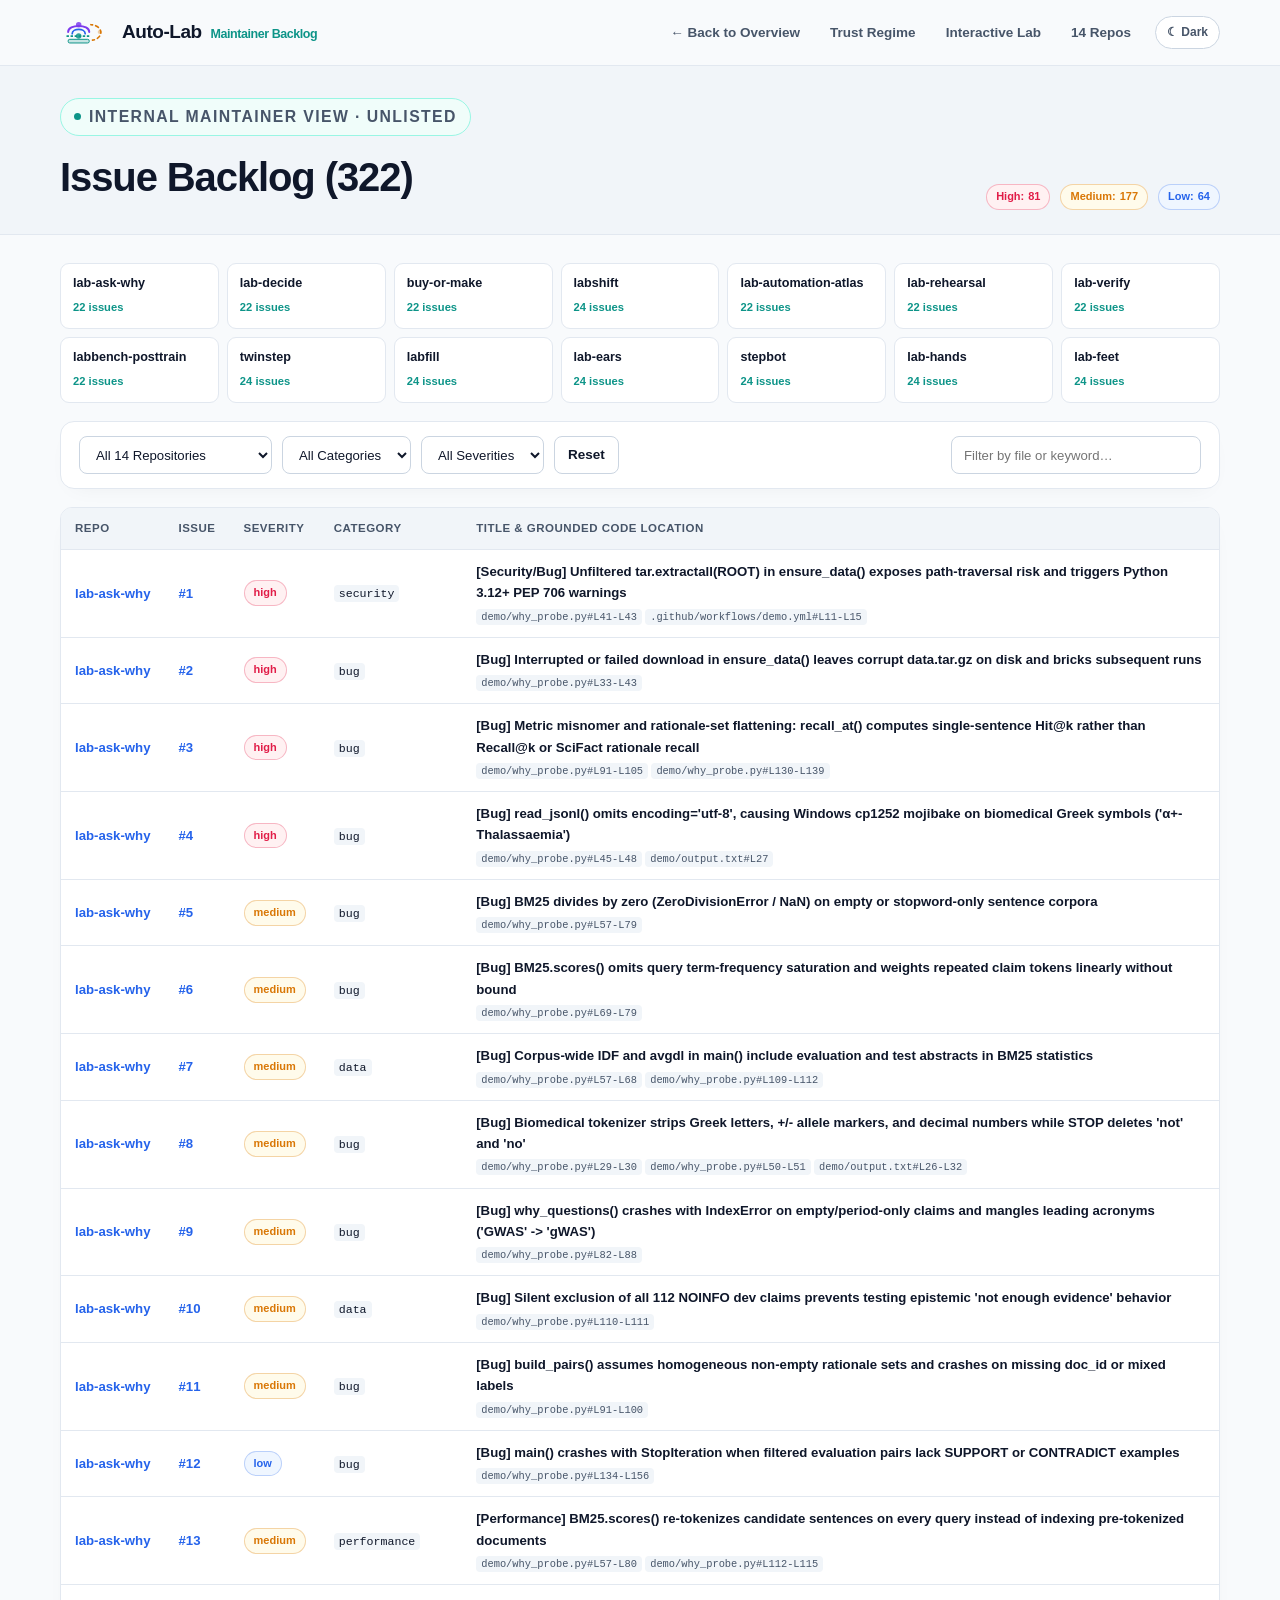
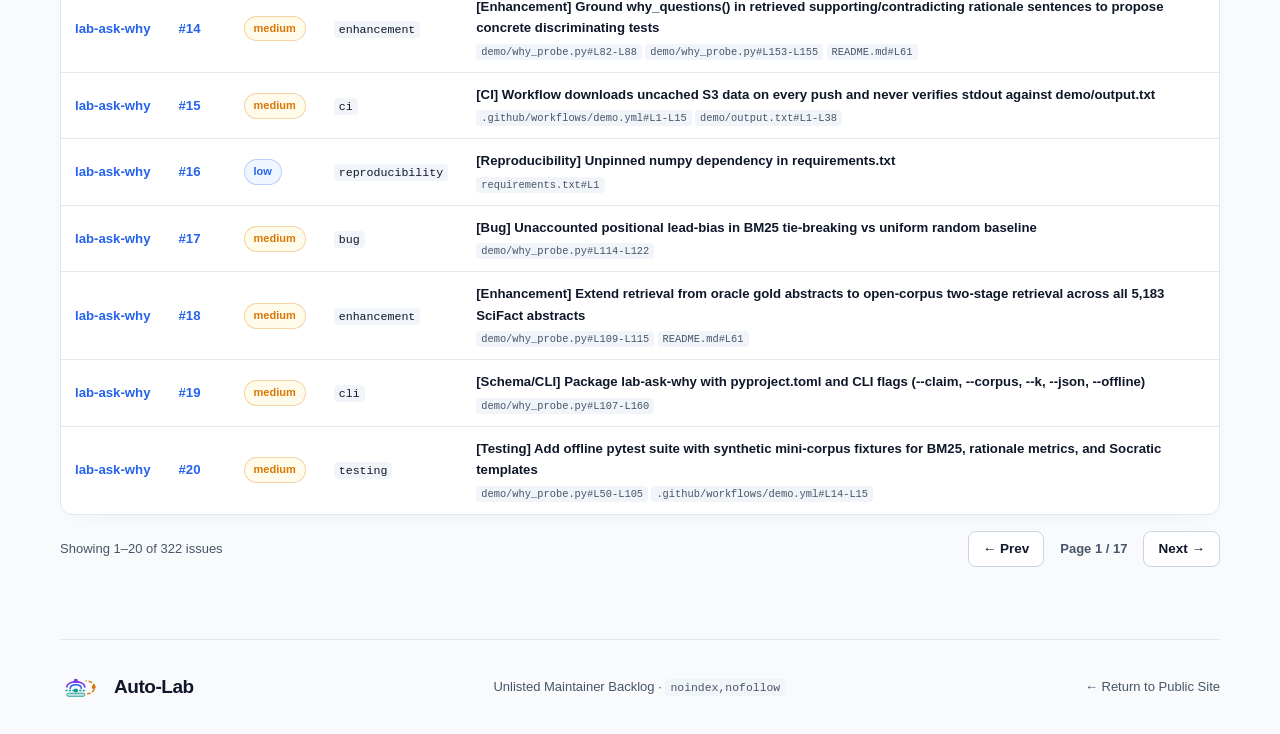
==== commit 4dabfaed: "feat(lean): formalize 14-repo AutoLabLean Trust Regime in Lean 4 and add 5-task empirical study" ====
--- a/site/audit/index.html
+++ b/site/audit/index.html
@@ -7,9 +7,9 @@
   <meta name="theme-color" content="#f8fafc">
   <title>Maintainer Backlog — Auto-Lab</title>
   <link rel="icon" href="../assets/autolab-static.svg" type="image/svg+xml">
-  <link rel="stylesheet" href="../styles.css?v=7">
-  <script defer src="../shared.js?v=7"></script>
-  <script defer src="audit.js?v=7"></script>
+  <link rel="stylesheet" href="../styles.css?v=8">
+  <script defer src="../shared.js?v=8"></script>
+  <script defer src="audit.js?v=8"></script>
 </head>
 <body>
   <a class="skip-link" href="#main">Skip to content</a>
@@ -21,6 +21,7 @@
     </a>
     <nav aria-label="Main navigation">
       <a class="nav-link" href="../">← Back to Overview</a>
+      <a class="nav-link" href="../trust/">Trust Regime</a>
       <a class="nav-link" href="../studio/">Interactive Lab</a>
       <a class="nav-link" href="../repos/">14 Repos</a>
       <button type="button" class="theme-btn" id="theme-toggle" aria-label="Toggle color theme">☾ Dark</button>
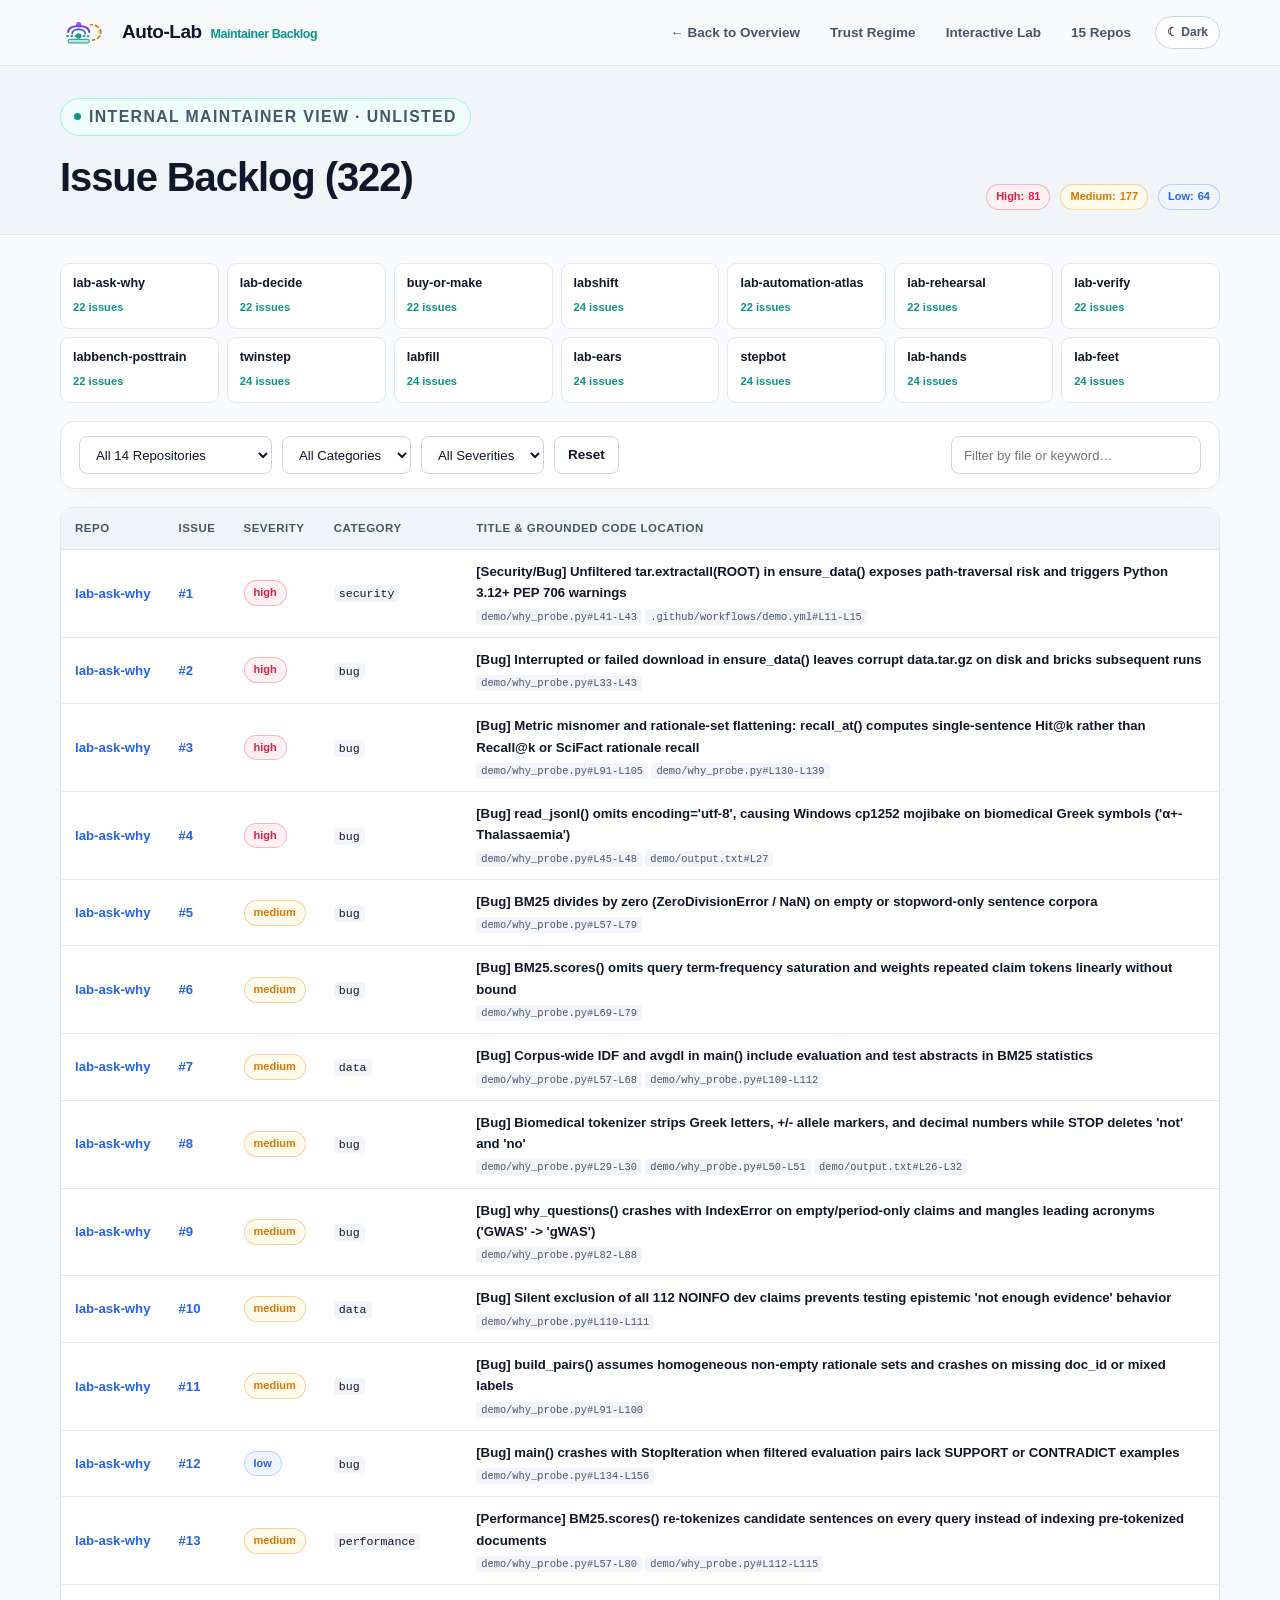
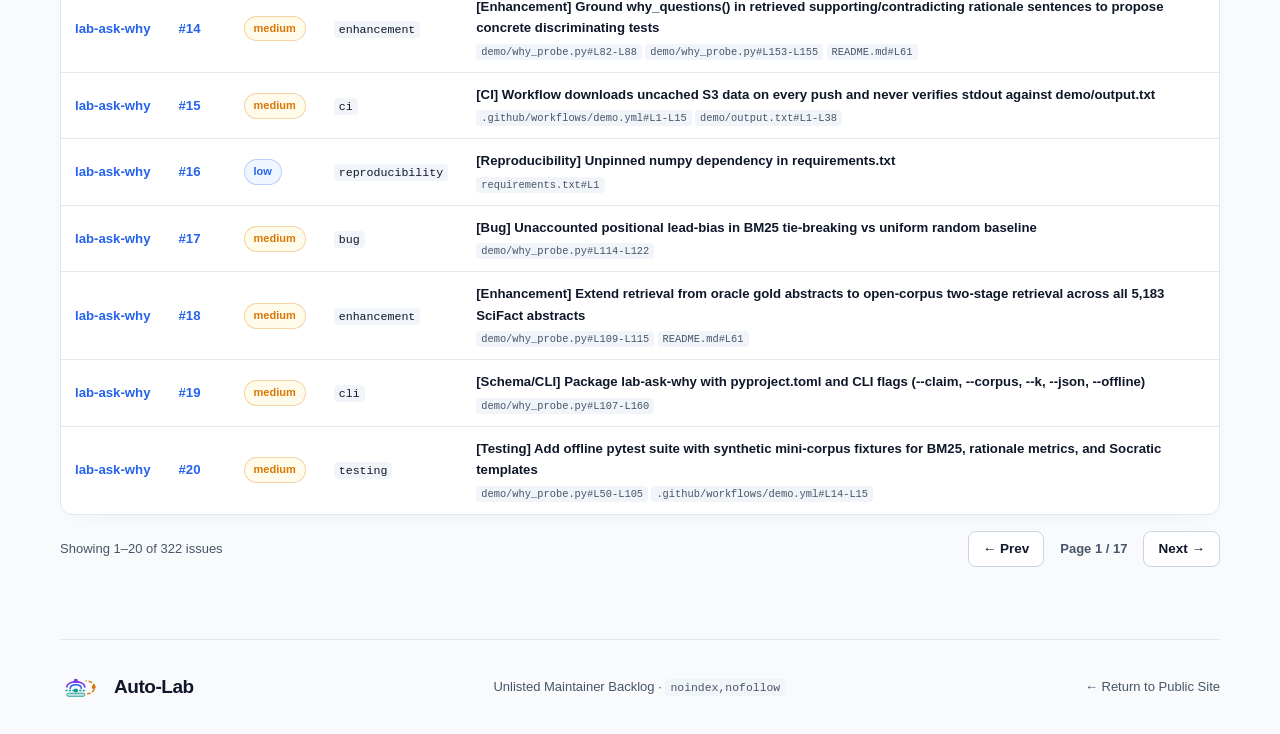
==== commit f5d7c840: "feat(hub): register 15th core repo lab-attrib, add monograph PDF, and test lean-mcp/v1 cross-repo wi" ====
--- a/site/audit/index.html
+++ b/site/audit/index.html
@@ -23,7 +23,7 @@
       <a class="nav-link" href="../">← Back to Overview</a>
       <a class="nav-link" href="../trust/">Trust Regime</a>
       <a class="nav-link" href="../studio/">Interactive Lab</a>
-      <a class="nav-link" href="../repos/">14 Repos</a>
+      <a class="nav-link" href="../repos/">15 Repos</a>
       <button type="button" class="theme-btn" id="theme-toggle" aria-label="Toggle color theme">☾ Dark</button>
     </nav>
   </header>
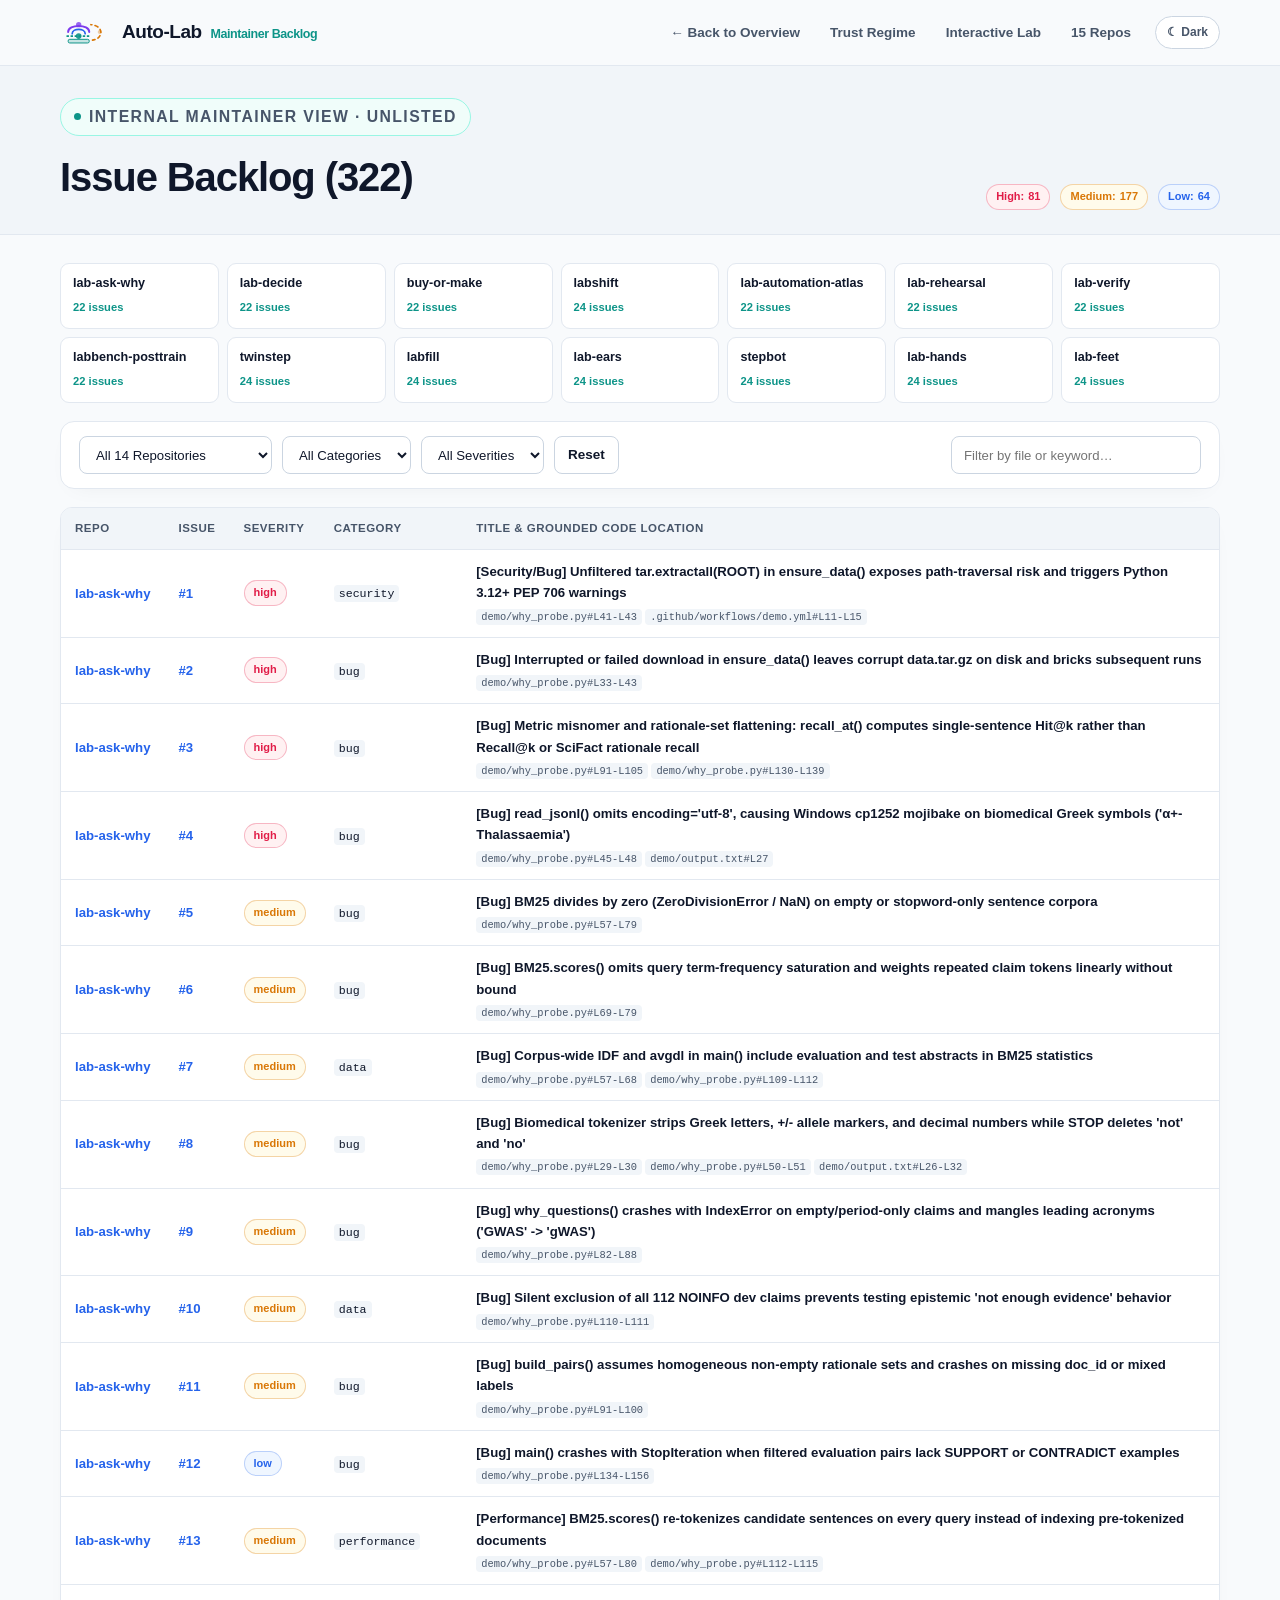
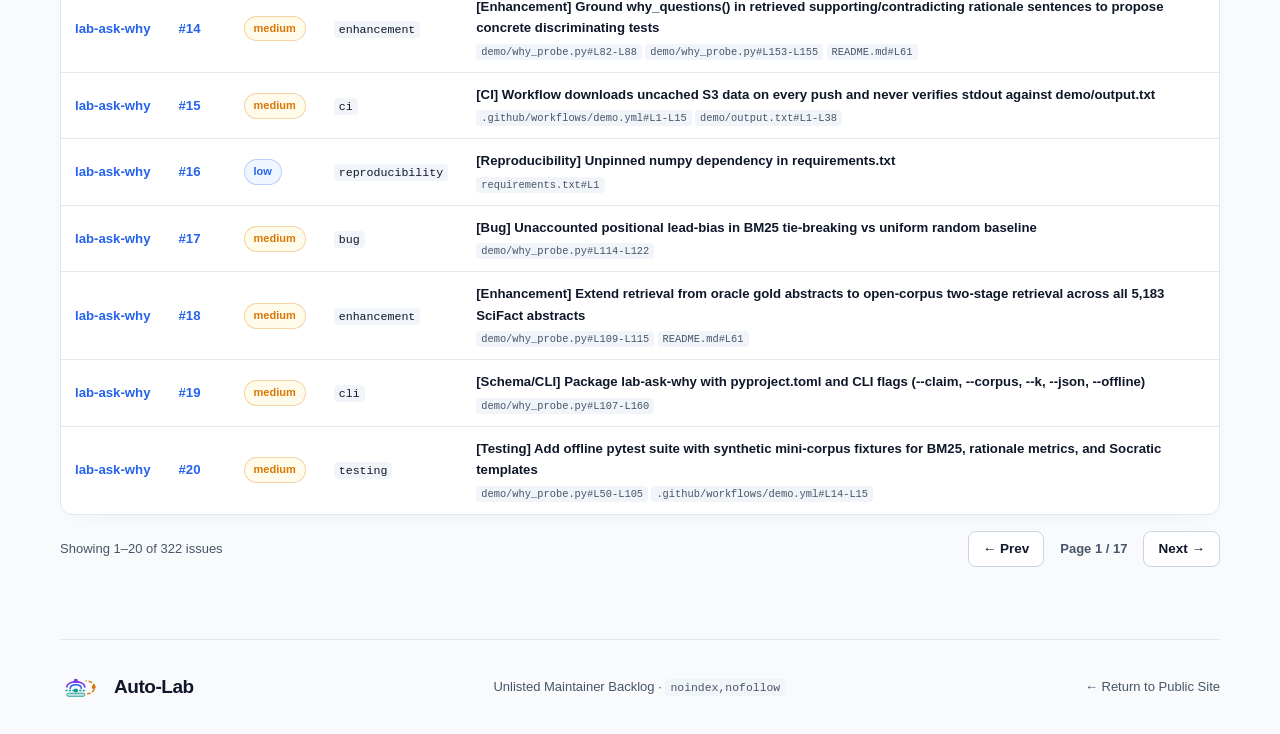
==== commit 9d073f1e: "feat(hub,pages): deeply integrate lab-attrib across README mermaid, docs, closed-loop workbench, rob" ====
--- a/site/audit/index.html
+++ b/site/audit/index.html
@@ -7,9 +7,9 @@
   <meta name="theme-color" content="#f8fafc">
   <title>Maintainer Backlog — Auto-Lab</title>
   <link rel="icon" href="../assets/autolab-static.svg" type="image/svg+xml">
-  <link rel="stylesheet" href="../styles.css?v=8">
-  <script defer src="../shared.js?v=8"></script>
-  <script defer src="audit.js?v=8"></script>
+  <link rel="stylesheet" href="../styles.css?v=12">
+  <script defer src="../shared.js?v=12"></script>
+  <script defer src="audit.js?v=12"></script>
 </head>
 <body>
   <a class="skip-link" href="#main">Skip to content</a>
--- a/site/styles.css
+++ b/site/styles.css
@@ -479,7 +479,7 @@
 .pill.hold, .pill.ABSTAIN, .pill.TRIAGE, .pill.ABSTAINED_AT_L6, .pill.medium {
   background: var(--amber-soft); color: var(--amber); border: 1px solid var(--amber-border);
 }
-.pill.fail, .pill.BLOCK, .pill.BLOCKED_AT_L4_GATE, .pill.high {
+.pill.fail, .pill.BLOCK, .pill.BLOCKED_AT_L4_GATE, .pill.QUARANTINED_AT_L4_ATTRIB, .pill.high {
   background: var(--rose-soft); color: var(--rose); border: 1px solid var(--rose-border);
 }
 .pill.low {
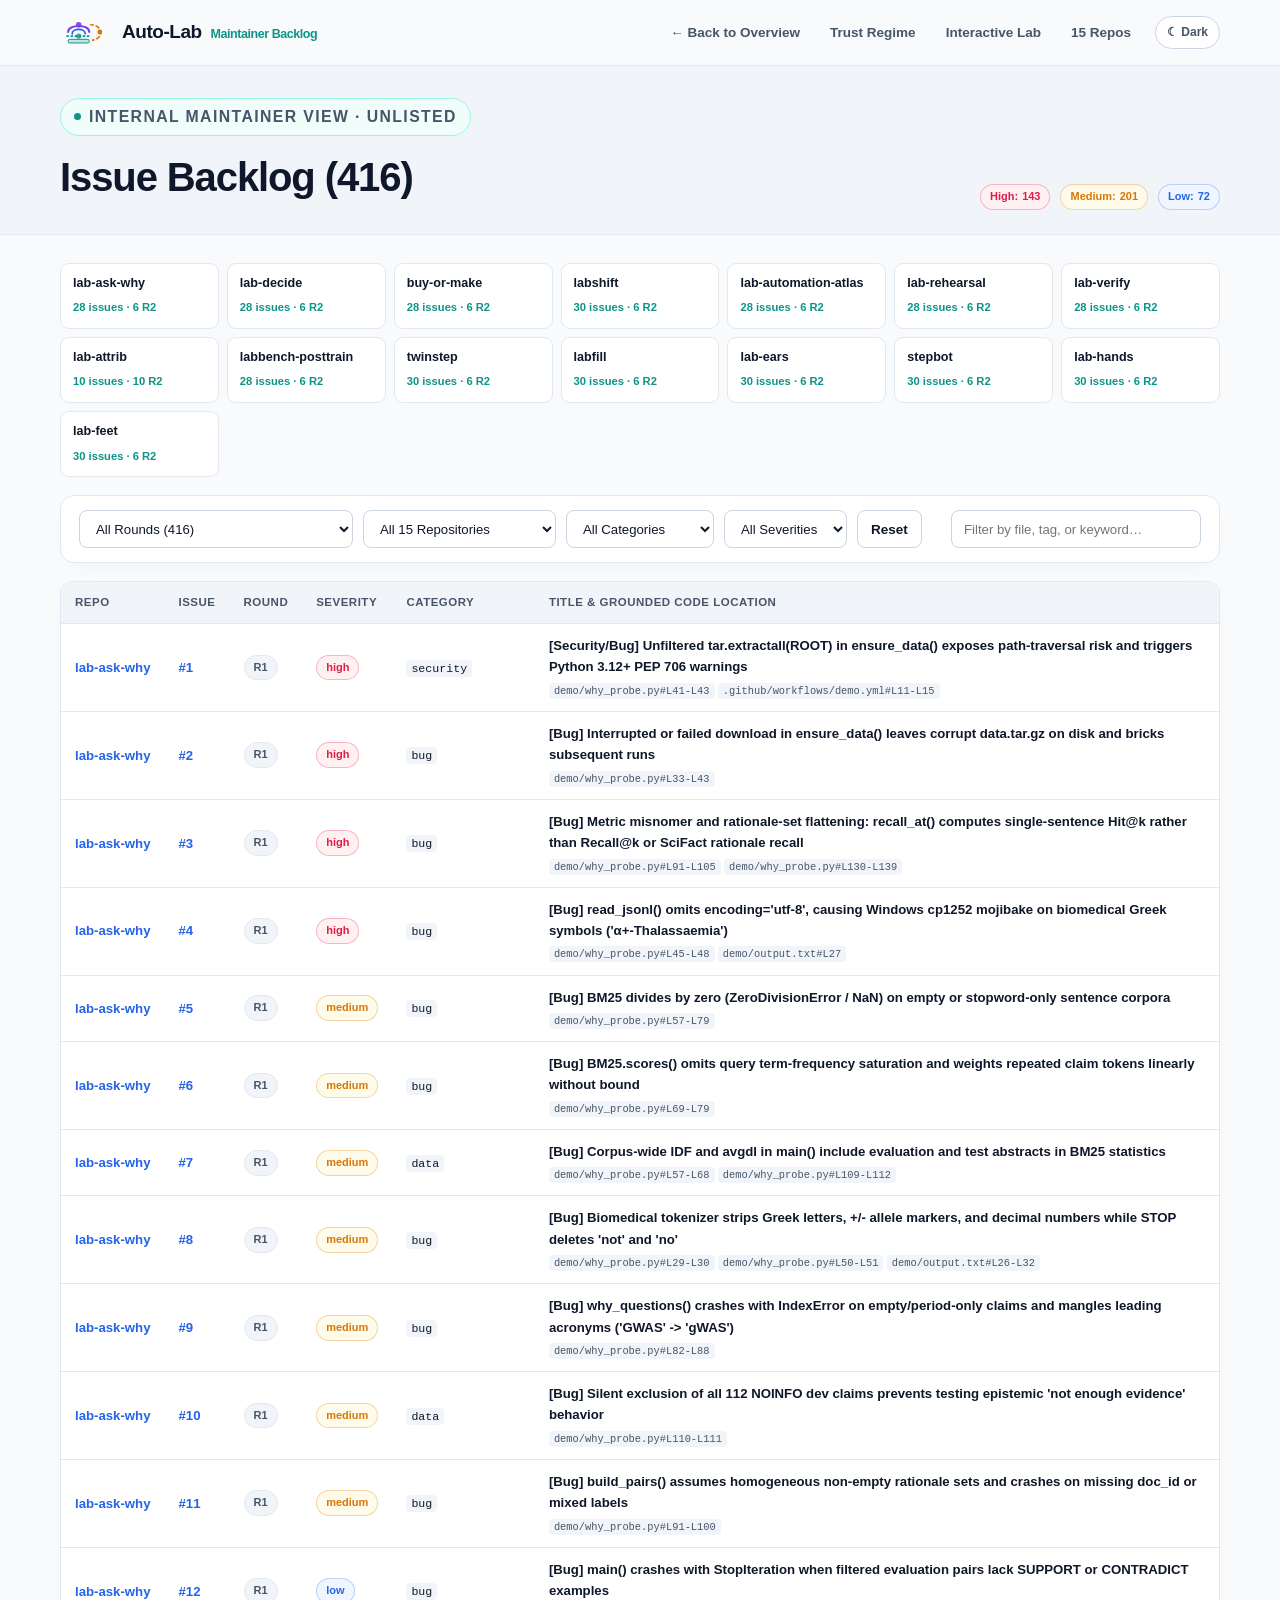
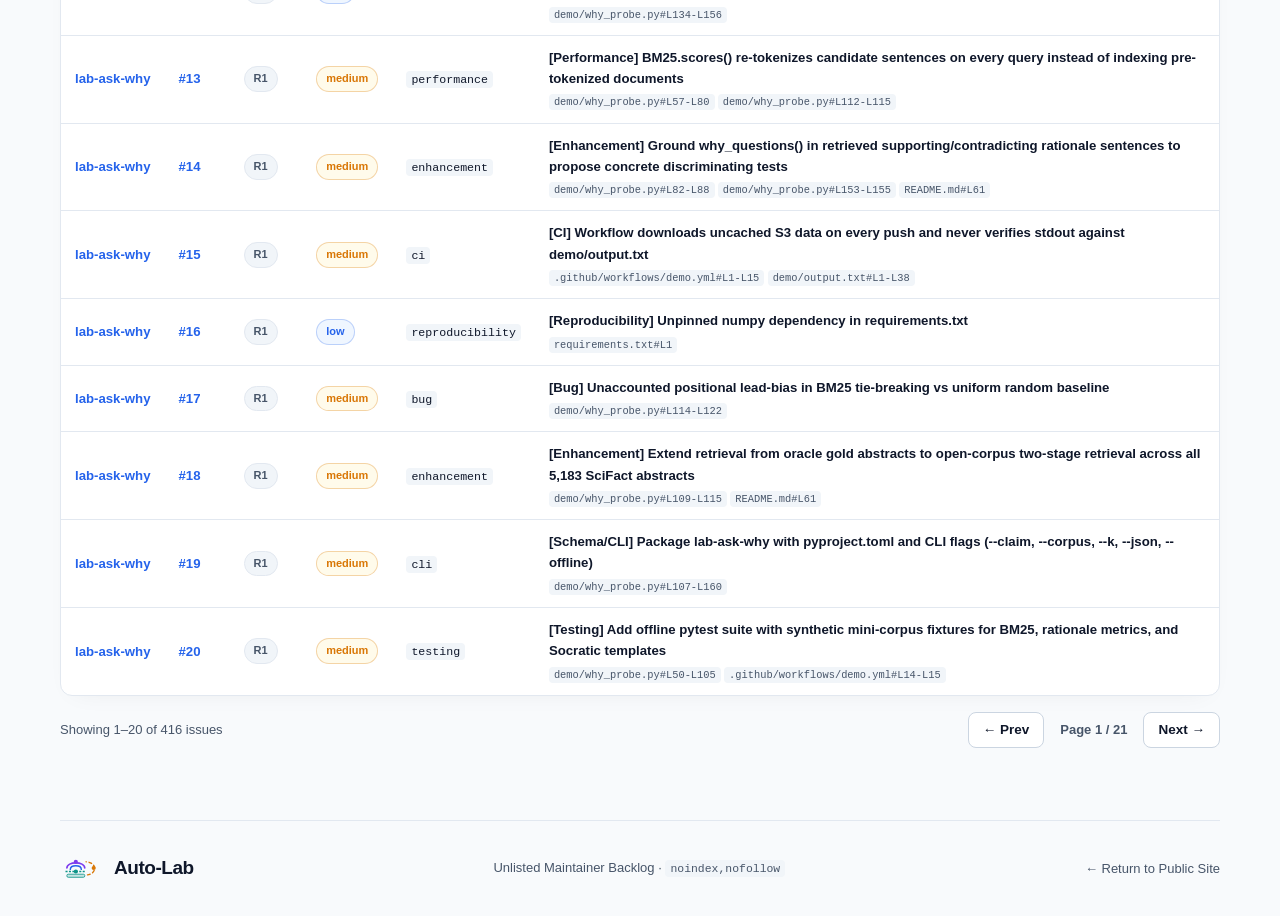
==== commit ab36491c: "feat(hub,audit,wire): sync 94 Round-2 issues (416 total across 15 repos), upgrade Maintainer Backlog" ====
--- a/site/audit/index.html
+++ b/site/audit/index.html
@@ -7,9 +7,9 @@
   <meta name="theme-color" content="#f8fafc">
   <title>Maintainer Backlog — Auto-Lab</title>
   <link rel="icon" href="../assets/autolab-static.svg" type="image/svg+xml">
-  <link rel="stylesheet" href="../styles.css?v=12">
-  <script defer src="../shared.js?v=12"></script>
-  <script defer src="audit.js?v=12"></script>
+  <link rel="stylesheet" href="../styles.css?v=13">
+  <script defer src="../shared.js?v=13"></script>
+  <script defer src="audit.js?v=13"></script>
 </head>
 <body>
   <a class="skip-link" href="#main">Skip to content</a>
@@ -33,7 +33,7 @@
       <div class="wrap" style="display:flex;justify-content:space-between;align-items:flex-end;gap:16px;flex-wrap:wrap;">
         <div>
           <p class="eyebrow"><span class="status-dot"></span> Internal Maintainer View · Unlisted</p>
-          <h1>Issue Backlog (<span id="kpi-total">322</span>)</h1>
+          <h1>Issue Backlog (<span id="kpi-total">416</span>)</h1>
         </div>
         <div style="display:flex;gap:10px;flex-wrap:wrap;">
           <span class="pill high">High: <strong id="kpi-high" style="margin-left:4px;">-</strong></span>
@@ -49,20 +49,16 @@
       <div class="sandbox-card" style="padding:14px 18px;margin-bottom:18px;">
         <div style="display:flex;flex-wrap:wrap;gap:10px;align-items:center;justify-content:space-between;">
           <div style="display:flex;flex-wrap:wrap;gap:10px;align-items:center;">
+            <select id="filter-round" class="select-ctrl" aria-label="Filter by audit round">
+              <option value="ALL">All Rounds (416)</option>
+              <option value="2">Round 2 · Lean, Wire &amp; Attribution (94)</option>
+              <option value="1">Round 1 · Initial Audit (322)</option>
+            </select>
             <select id="filter-repo" class="select-ctrl" aria-label="Filter by repository">
-              <option value="ALL">All 14 Repositories</option>
+              <option value="ALL">All 15 Repositories</option>
             </select>
             <select id="filter-cat" class="select-ctrl" aria-label="Filter by category">
               <option value="ALL">All Categories</option>
-              <option value="bug">bug</option>
-              <option value="safety">safety</option>
-              <option value="numerics">numerics</option>
-              <option value="schema">schema</option>
-              <option value="testing">testing</option>
-              <option value="ci">ci</option>
-              <option value="performance">performance</option>
-              <option value="integration">integration</option>
-              <option value="feature">feature</option>
             </select>
             <select id="filter-sev" class="select-ctrl" aria-label="Filter by severity">
               <option value="ALL">All Severities</option>
@@ -73,7 +69,7 @@
             <button type="button" class="button secondary" id="btn-reset-filters" style="min-height:38px;padding:6px 13px;">Reset</button>
           </div>
           <input type="search" id="filter-search" class="input-ctrl" style="min-width:250px;"
-                 placeholder="Filter by file or keyword…" aria-label="Search issues">
+                 placeholder="Filter by file, tag, or keyword…" aria-label="Search issues">
         </div>
       </div>
 
@@ -83,6 +79,7 @@
             <tr>
               <th>Repo</th>
               <th>Issue</th>
+              <th>Round</th>
               <th>Severity</th>
               <th>Category</th>
               <th>Title &amp; Grounded Code Location</th>
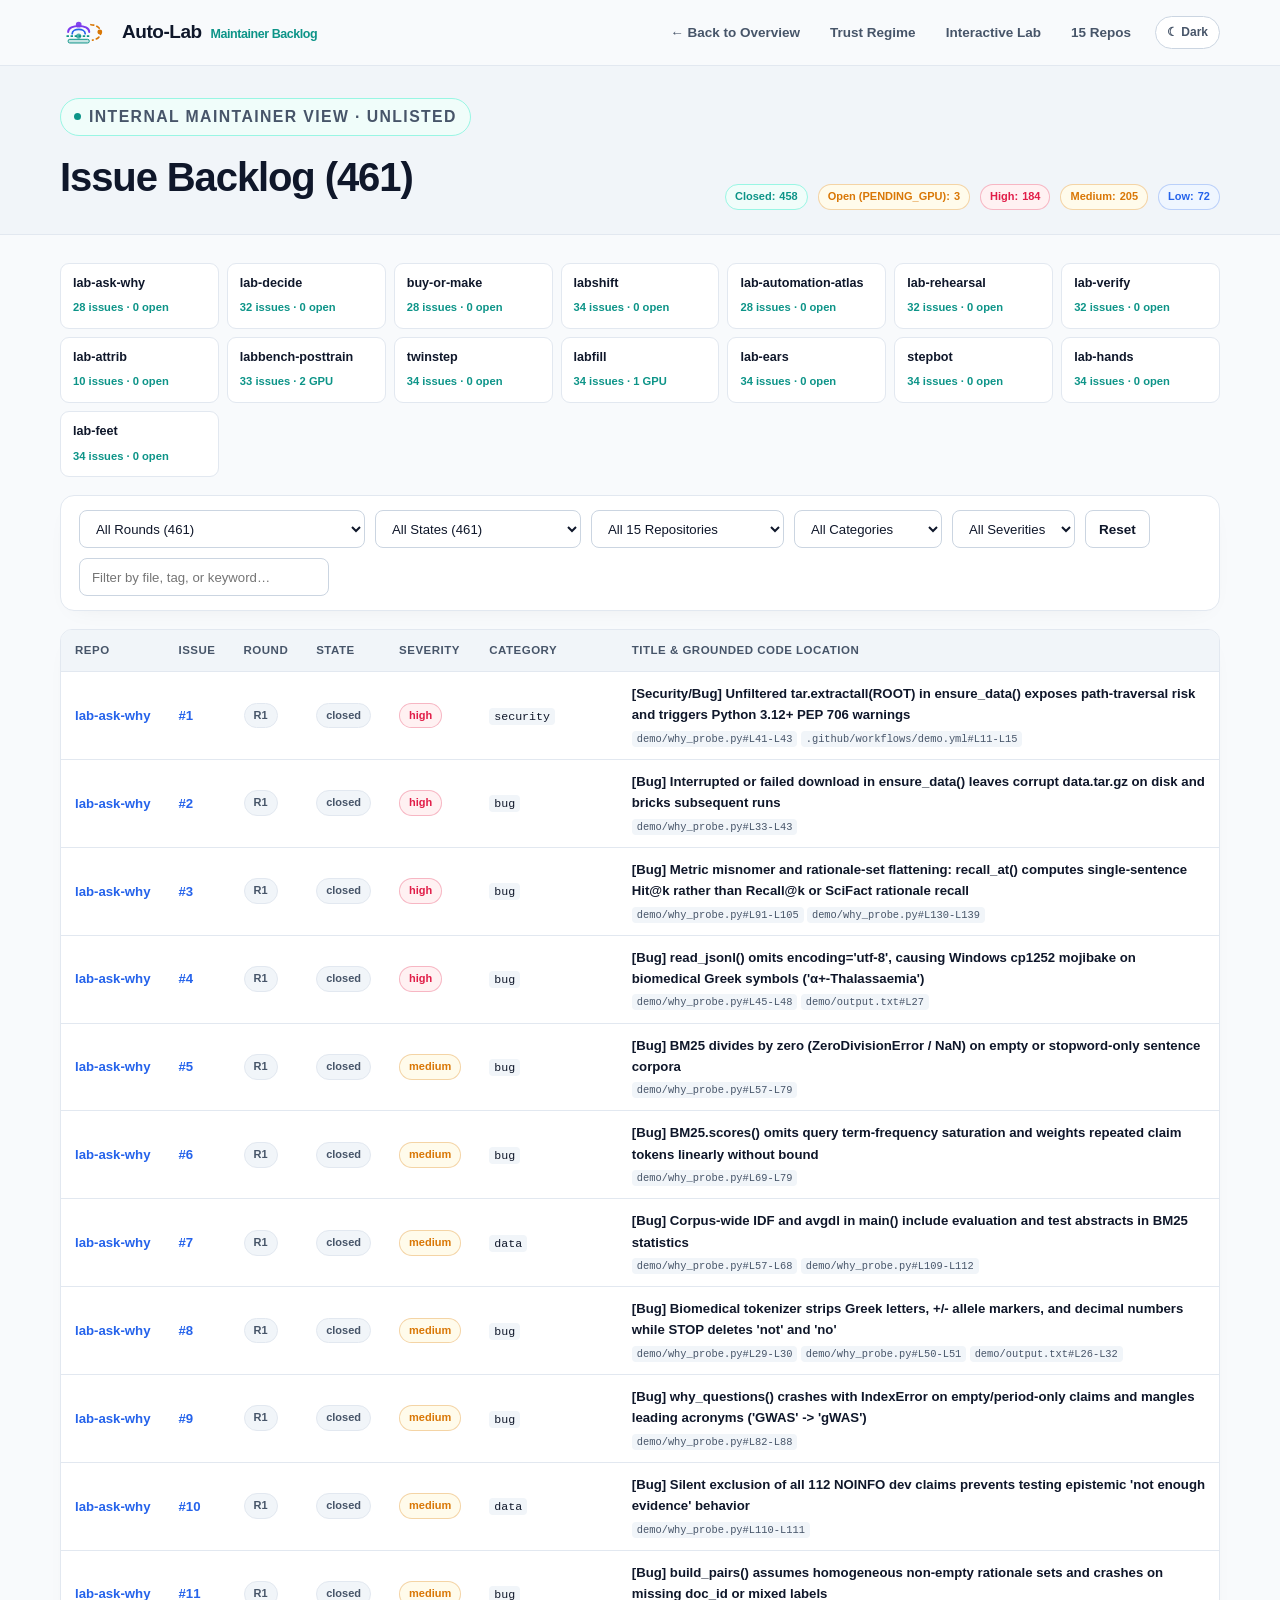
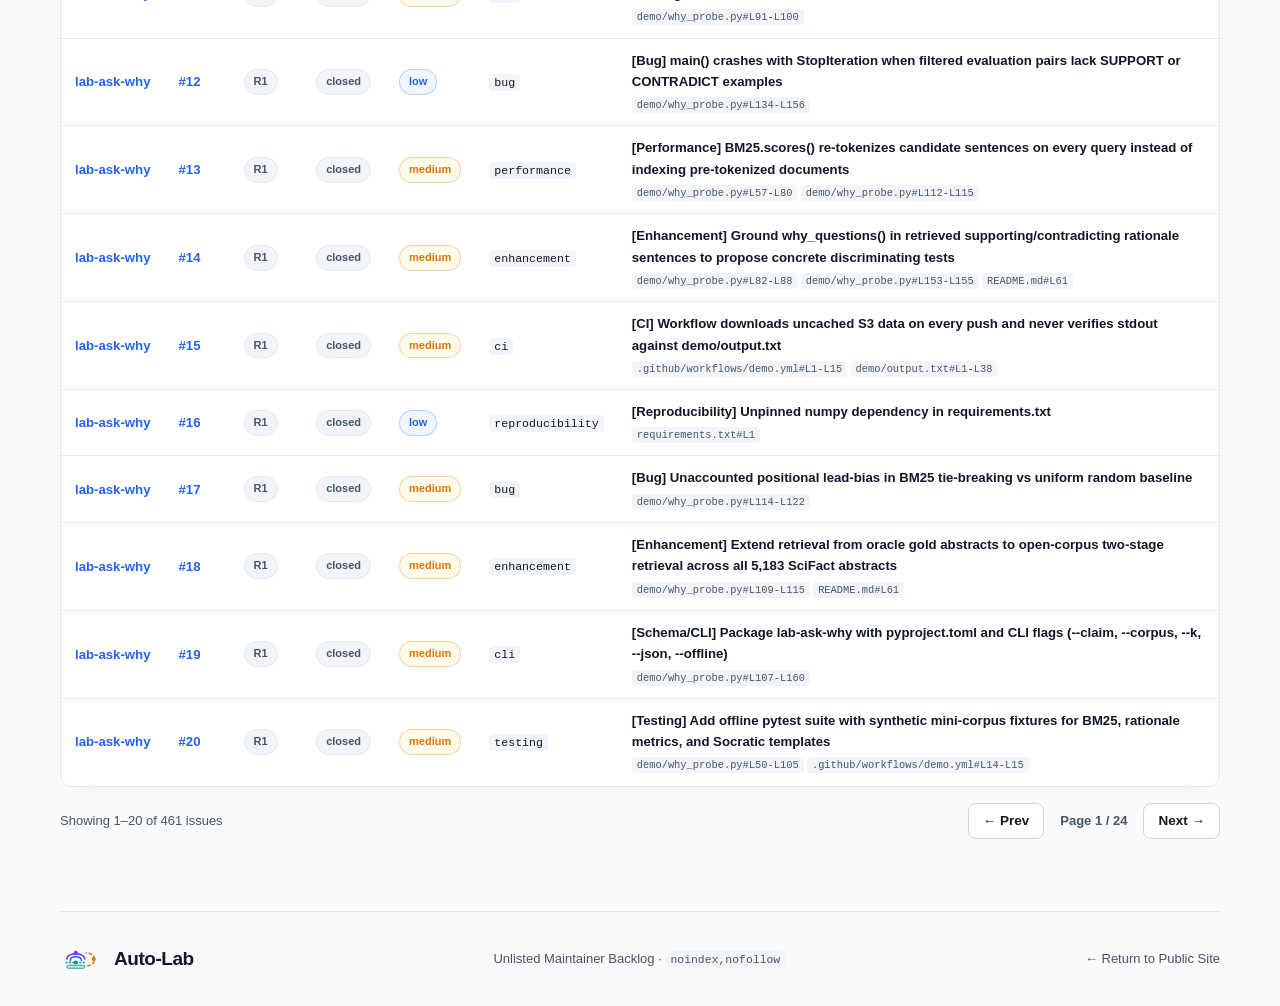
==== commit c7124717: "feat(hub,wire,catalog,site): sync Wave-2 frontier merges across 15 repos and harden autolab-wire/v1 " ====
--- a/site/audit/index.html
+++ b/site/audit/index.html
@@ -8,8 +8,8 @@
   <title>Maintainer Backlog — Auto-Lab</title>
   <link rel="icon" href="../assets/autolab-static.svg" type="image/svg+xml">
   <link rel="stylesheet" href="../styles.css?v=13">
-  <script defer src="../shared.js?v=13"></script>
-  <script defer src="audit.js?v=13"></script>
+  <script defer src="../shared.js?v=14"></script>
+  <script defer src="audit.js?v=14"></script>
 </head>
 <body>
   <a class="skip-link" href="#main">Skip to content</a>
@@ -33,9 +33,11 @@
       <div class="wrap" style="display:flex;justify-content:space-between;align-items:flex-end;gap:16px;flex-wrap:wrap;">
         <div>
           <p class="eyebrow"><span class="status-dot"></span> Internal Maintainer View · Unlisted</p>
-          <h1>Issue Backlog (<span id="kpi-total">416</span>)</h1>
+          <h1>Issue Backlog (<span id="kpi-total">461</span>)</h1>
         </div>
         <div style="display:flex;gap:10px;flex-wrap:wrap;">
+          <span class="pill pass">Closed: <strong id="kpi-closed" style="margin-left:4px;">458</strong></span>
+          <span class="pill hold">Open (PENDING_GPU): <strong id="kpi-open" style="margin-left:4px;">3</strong></span>
           <span class="pill high">High: <strong id="kpi-high" style="margin-left:4px;">-</strong></span>
           <span class="pill medium">Medium: <strong id="kpi-medium" style="margin-left:4px;">-</strong></span>
           <span class="pill low">Low: <strong id="kpi-low" style="margin-left:4px;">-</strong></span>
@@ -50,9 +52,15 @@
         <div style="display:flex;flex-wrap:wrap;gap:10px;align-items:center;justify-content:space-between;">
           <div style="display:flex;flex-wrap:wrap;gap:10px;align-items:center;">
             <select id="filter-round" class="select-ctrl" aria-label="Filter by audit round">
-              <option value="ALL">All Rounds (416)</option>
-              <option value="2">Round 2 · Lean, Wire &amp; Attribution (94)</option>
+              <option value="ALL">All Rounds (461)</option>
+              <option value="3">Round 3 · Wave 1–2 Frontier &amp; Wire (44)</option>
+              <option value="2">Round 2 · Lean, Wire &amp; Attribution (95)</option>
               <option value="1">Round 1 · Initial Audit (322)</option>
+            </select>
+            <select id="filter-state" class="select-ctrl" aria-label="Filter by issue state">
+              <option value="ALL">All States</option>
+              <option value="open">Open · PENDING_GPU</option>
+              <option value="closed">Closed</option>
             </select>
             <select id="filter-repo" class="select-ctrl" aria-label="Filter by repository">
               <option value="ALL">All 15 Repositories</option>
@@ -80,6 +88,7 @@
               <th>Repo</th>
               <th>Issue</th>
               <th>Round</th>
+              <th>State</th>
               <th>Severity</th>
               <th>Category</th>
               <th>Title &amp; Grounded Code Location</th>
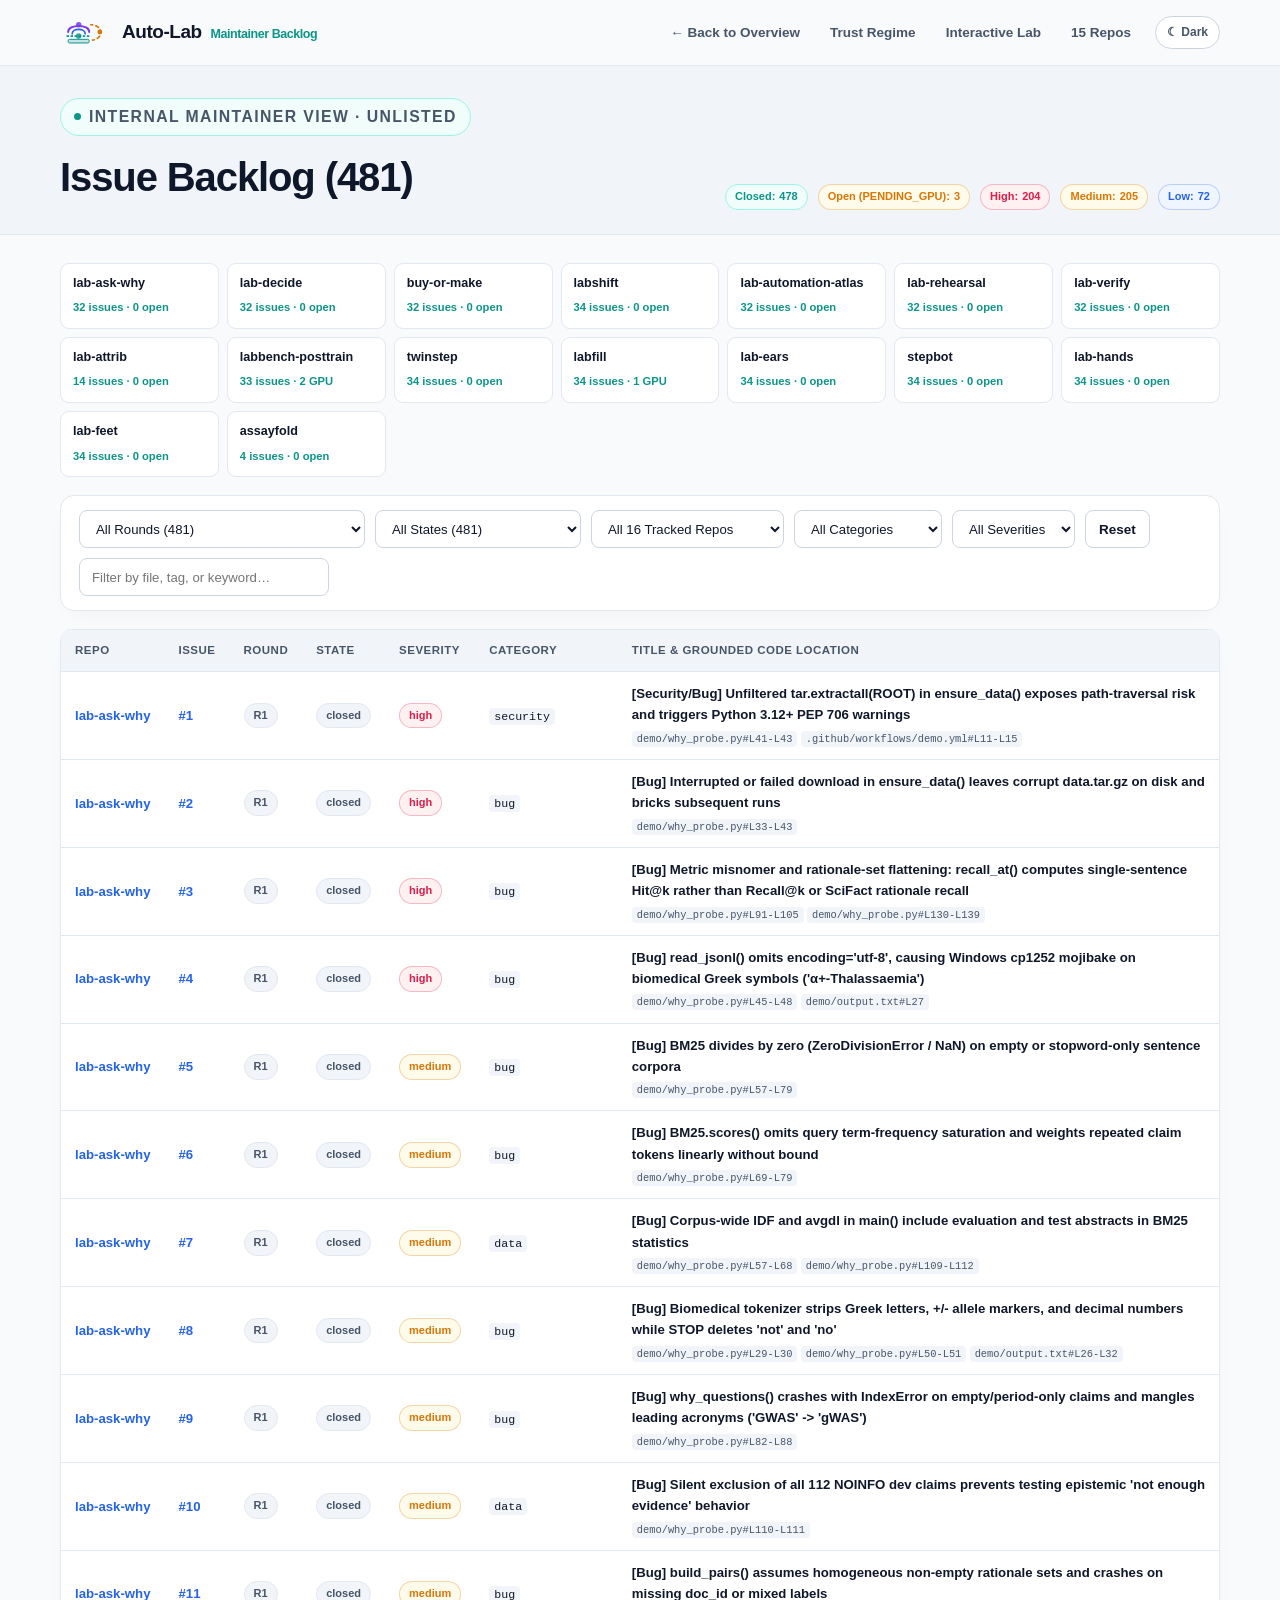
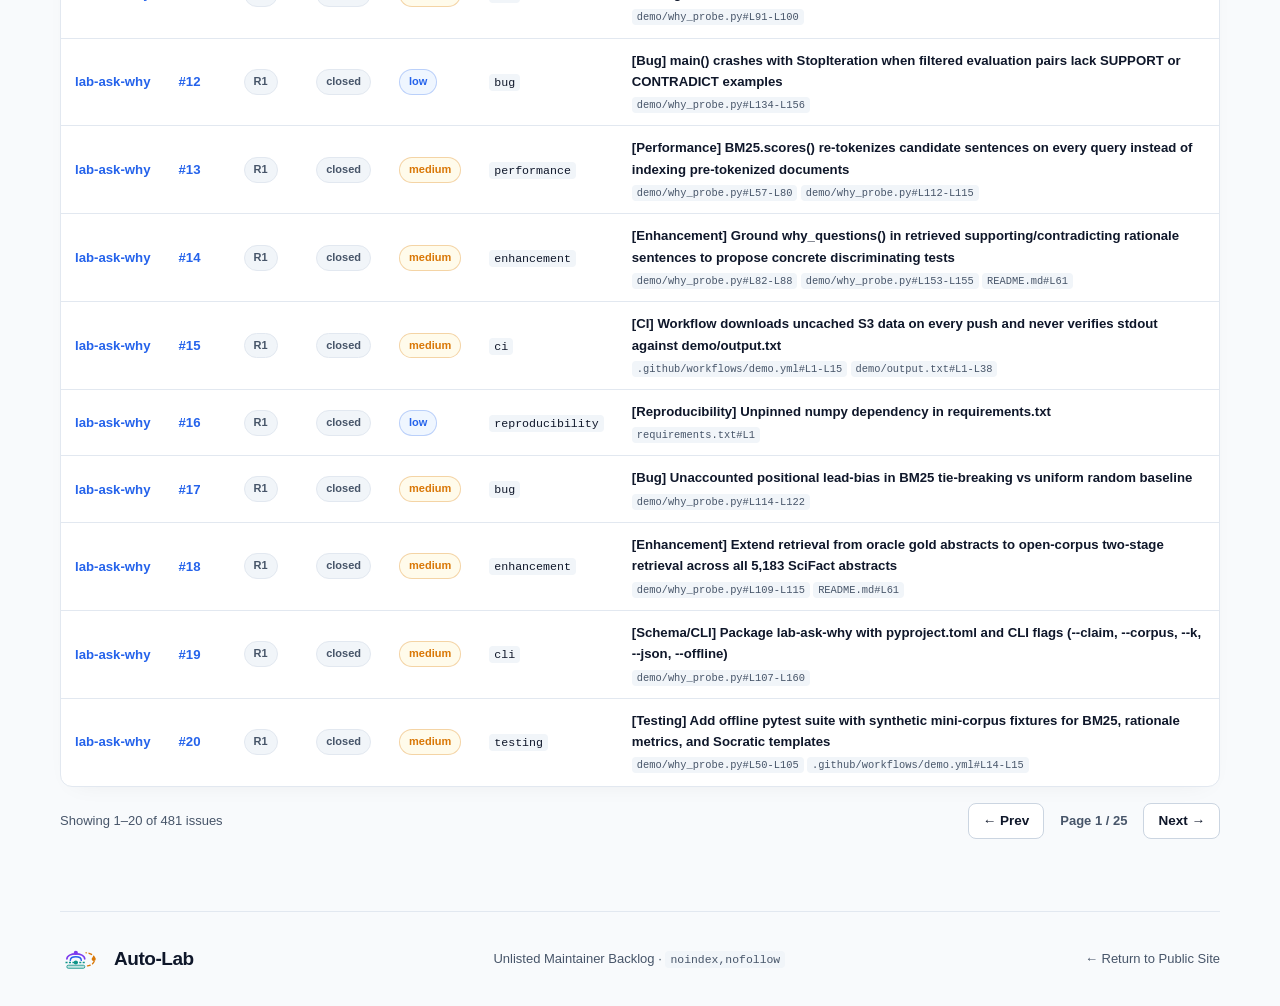
==== commit 2975a6b6: "feat(hub,wire,catalog,site): sync Wave-3 frontier merges and close 20 external audit issues - Align " ====
--- a/site/audit/index.html
+++ b/site/audit/index.html
@@ -8,8 +8,8 @@
   <title>Maintainer Backlog — Auto-Lab</title>
   <link rel="icon" href="../assets/autolab-static.svg" type="image/svg+xml">
   <link rel="stylesheet" href="../styles.css?v=13">
-  <script defer src="../shared.js?v=14"></script>
-  <script defer src="audit.js?v=14"></script>
+  <script defer src="../shared.js?v=15"></script>
+  <script defer src="audit.js?v=15"></script>
 </head>
 <body>
   <a class="skip-link" href="#main">Skip to content</a>
@@ -33,10 +33,10 @@
       <div class="wrap" style="display:flex;justify-content:space-between;align-items:flex-end;gap:16px;flex-wrap:wrap;">
         <div>
           <p class="eyebrow"><span class="status-dot"></span> Internal Maintainer View · Unlisted</p>
-          <h1>Issue Backlog (<span id="kpi-total">461</span>)</h1>
+          <h1>Issue Backlog (<span id="kpi-total">481</span>)</h1>
         </div>
         <div style="display:flex;gap:10px;flex-wrap:wrap;">
-          <span class="pill pass">Closed: <strong id="kpi-closed" style="margin-left:4px;">458</strong></span>
+          <span class="pill pass">Closed: <strong id="kpi-closed" style="margin-left:4px;">478</strong></span>
           <span class="pill hold">Open (PENDING_GPU): <strong id="kpi-open" style="margin-left:4px;">3</strong></span>
           <span class="pill high">High: <strong id="kpi-high" style="margin-left:4px;">-</strong></span>
           <span class="pill medium">Medium: <strong id="kpi-medium" style="margin-left:4px;">-</strong></span>
@@ -52,8 +52,8 @@
         <div style="display:flex;flex-wrap:wrap;gap:10px;align-items:center;justify-content:space-between;">
           <div style="display:flex;flex-wrap:wrap;gap:10px;align-items:center;">
             <select id="filter-round" class="select-ctrl" aria-label="Filter by audit round">
-              <option value="ALL">All Rounds (461)</option>
-              <option value="3">Round 3 · Wave 1–2 Frontier &amp; Wire (44)</option>
+              <option value="ALL">All Rounds (481)</option>
+              <option value="3">Round 3 · Wave 1–3 Frontier &amp; Wire (64)</option>
               <option value="2">Round 2 · Lean, Wire &amp; Attribution (95)</option>
               <option value="1">Round 1 · Initial Audit (322)</option>
             </select>
@@ -63,7 +63,7 @@
               <option value="closed">Closed</option>
             </select>
             <select id="filter-repo" class="select-ctrl" aria-label="Filter by repository">
-              <option value="ALL">All 15 Repositories</option>
+              <option value="ALL">All 16 Tracked Repos</option>
             </select>
             <select id="filter-cat" class="select-ctrl" aria-label="Filter by category">
               <option value="ALL">All Categories</option>
